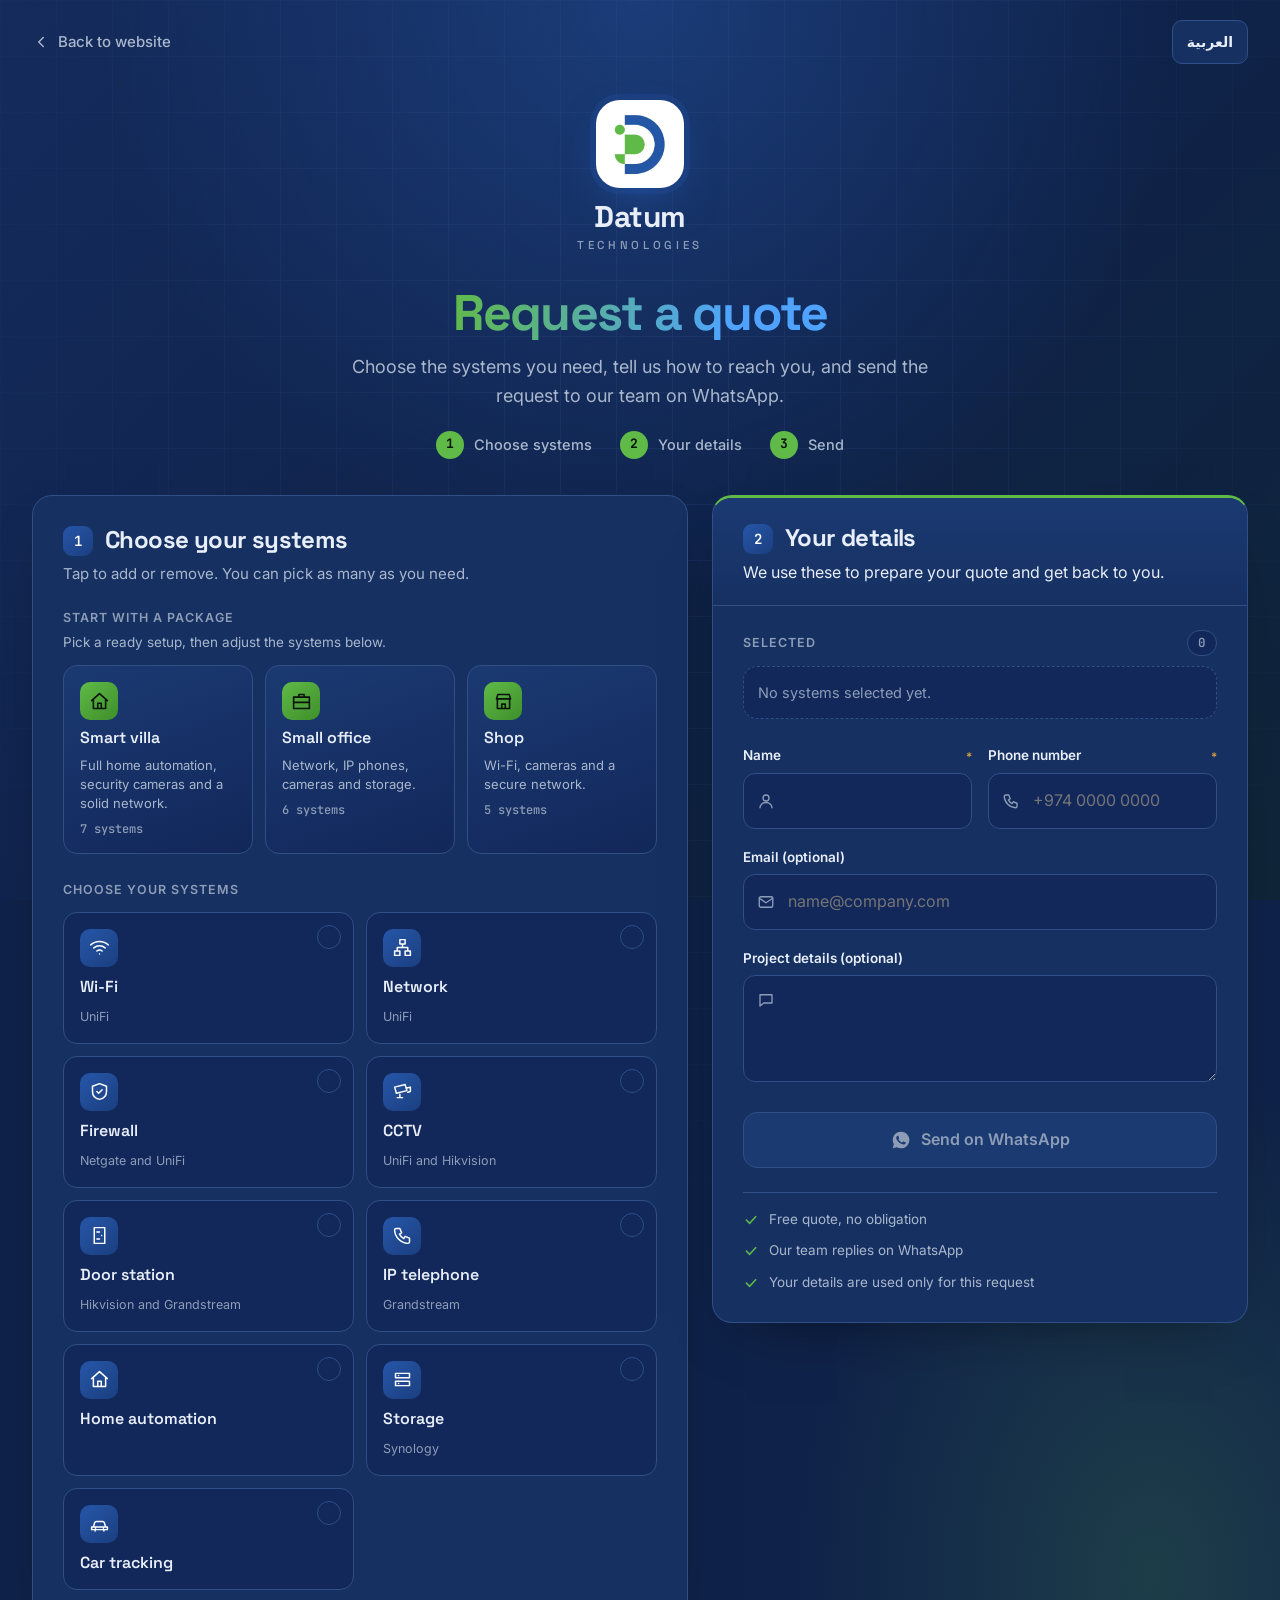
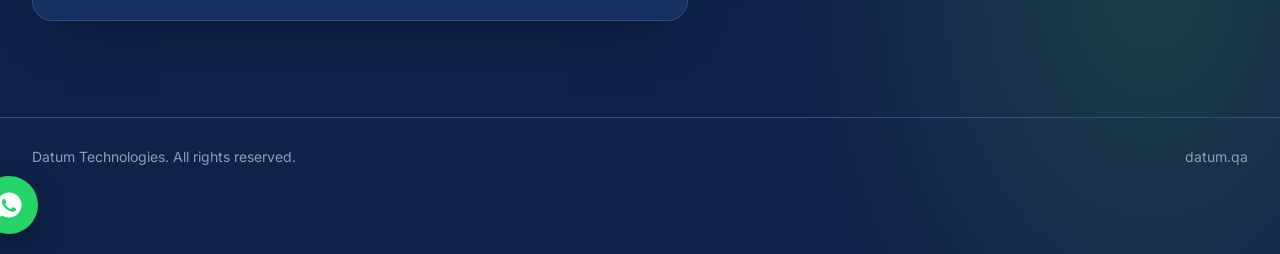
==== quote.html @ 35248b33 "Remove about-place questions and apartment package; package toggle restores selection; calm navy alw" ====
<!doctype html>
<html lang="en" dir="ltr" data-theme="dark">
<head>
<meta charset="utf-8">
<meta name="viewport" content="width=device-width, initial-scale=1">
<title>Request a quote | Datum Technologies</title>
<link rel="icon" href="assets/logo.png">
<link rel="preconnect" href="https://fonts.googleapis.com">
<link rel="preconnect" href="https://fonts.gstatic.com" crossorigin>
<link rel="stylesheet" href="https://fonts.googleapis.com/css2?family=IBM+Plex+Sans+Arabic:wght@400;500;600;700&family=Inter:wght@400;500;600&family=JetBrains+Mono:wght@400;500&family=Space+Grotesk:wght@500;600;700&display=swap">
<link rel="stylesheet" href="assets/style.css">
<style>
body{min-height:100vh}
.qp{position:relative;overflow:hidden}
.qp::before{content:"";position:absolute;inset:0;background:radial-gradient(60% 45% at 50% 0%,var(--glow2),transparent 70%),radial-gradient(40% 40% at 90% 85%,var(--glow),transparent 70%);pointer-events:none}
.qp::after{content:"";position:absolute;inset:0;background-image:linear-gradient(var(--line) 1px,transparent 1px),linear-gradient(90deg,var(--line) 1px,transparent 1px);background-size:56px 56px;opacity:.3;-webkit-mask-image:radial-gradient(70% 55% at 50% 15%,#000,transparent);mask-image:radial-gradient(70% 55% at 50% 15%,#000,transparent);pointer-events:none}
.qp>*{position:relative;z-index:1}
.top{display:flex;align-items:center;justify-content:space-between;gap:12px;padding-top:20px}
.top a.back{color:var(--ink2);font-weight:500;font-size:15px;display:inline-flex;align-items:center;gap:8px;min-height:44px}
.top a.back:hover{color:var(--ink);text-decoration:none}
.top a.back svg{width:18px;height:18px;stroke:currentColor;fill:none;stroke-width:2;stroke-linecap:round;stroke-linejoin:round}
html[dir=rtl] .top a.back svg{transform:scaleX(-1)}
.logo{display:flex;flex-direction:column;align-items:center;gap:14px;padding:36px 0 8px;text-align:center}
.logo .mk{width:88px;height:88px;border-radius:24px;background:#fff;display:grid;place-items:center;box-shadow:0 20px 50px -18px var(--blue),0 0 0 6px color-mix(in srgb,var(--blue) 25%,transparent)}
.logo .mk img{width:54px;height:auto;display:block}
.logo .nm{font-family:'Space Grotesk',sans-serif;font-weight:700;font-size:30px;letter-spacing:-.02em;line-height:1}
.logo .nm small{display:block;font-size:11.5px;letter-spacing:.32em;text-transform:uppercase;color:var(--ink3);margin-top:8px;font-weight:500}
.ttl{display:flex;flex-direction:column;align-items:center;gap:14px;text-align:center;padding:28px 0 36px}
.ttl h1{font-size:50px}
html[lang=ar] .ttl h1{font-size:44px}
.ttl p{margin:0;color:var(--ink2);font-size:18px;max-width:600px}
.stp{display:flex;flex-wrap:wrap;justify-content:center;gap:10px 28px;margin-top:6px}
.stp span{display:inline-flex;align-items:center;gap:10px;font-size:14.5px;color:var(--ink2);font-weight:500}
.stp b{width:28px;height:28px;border-radius:50%;display:grid;place-items:center;background:var(--green);color:var(--on-green);font-family:'JetBrains Mono',monospace;font-size:13px}
.lay{display:flex;flex-wrap:wrap;gap:24px;align-items:flex-start;padding-bottom:96px}
.lay>.l{flex:1 1 520px;min-width:0}
.lay>.r{flex:1 1 400px;min-width:0;position:sticky;top:24px}
.box{background:var(--surface);border:1px solid var(--line);border-radius:20px;padding:30px}
.box h2{font-size:24px;margin-bottom:6px}
.box>p{margin:0 0 22px;color:var(--ink2);font-size:15px}
.pick{display:grid;grid-template-columns:repeat(auto-fill,minmax(200px,1fr));gap:12px}
.opt{position:relative;text-align:start;font:inherit;color:var(--ink);background:var(--bg2);border:1.5px solid var(--line);border-radius:14px;padding:16px;min-height:96px;cursor:pointer;display:flex;flex-direction:column;gap:10px;transition:border-color .2s,transform .2s,background .2s}
.opt:hover{border-color:var(--green);transform:translateY(-2px)}
.opt .ic{width:38px;height:38px;border-radius:10px;background:linear-gradient(140deg,var(--blue),#1B3F80);display:grid;place-items:center}
.opt .ic svg{width:21px;height:21px;stroke:#fff;fill:none;stroke-width:1.7;stroke-linecap:round;stroke-linejoin:round}
.opt b{font-family:'Space Grotesk',sans-serif;font-size:16px;font-weight:600;line-height:1.25}
html[lang=ar] .opt b{font-family:'IBM Plex Sans Arabic',sans-serif}
.opt small{font-size:12.5px;color:var(--ink3)}
.opt .ck{position:absolute;top:12px;inset-inline-end:12px;width:24px;height:24px;border-radius:50%;border:1.5px solid var(--line);display:grid;place-items:center;transition:all .2s}
.opt .ck svg{width:14px;height:14px;stroke:var(--on-green);fill:none;stroke-width:3;stroke-linecap:round;stroke-linejoin:round;opacity:0}
.opt[aria-pressed=true]{border-color:var(--green);background:color-mix(in srgb,var(--green) 12%,var(--bg2))}
.opt[aria-pressed=true] .ck{background:var(--green);border-color:var(--green)}
.opt[aria-pressed=true] .ck svg{opacity:1}
.sel{display:flex;flex-wrap:wrap;gap:8px;margin:0 0 20px;min-height:36px}
.sel .tag{display:inline-flex;align-items:center;gap:6px;background:color-mix(in srgb,var(--green) 14%,var(--bg2));border:1px solid var(--green);color:var(--ink);border-radius:999px;font:inherit;font-size:14px;font-weight:500;padding:6px 8px 6px 14px;min-height:36px;cursor:pointer}
html[dir=rtl] .sel .tag{padding:6px 14px 6px 8px}
.sel .tag i{font-style:normal;width:20px;height:20px;border-radius:50%;display:grid;place-items:center;background:var(--bg);color:var(--ink2);font-size:14px;line-height:1}
.sel .none{margin:0;color:var(--ink3);font-size:14.5px;align-self:center}
.form{display:flex;flex-direction:column;gap:16px;background:transparent;border:0;padding:0}
.hint{display:none;margin:0;font-size:14px;color:#E0A83A}
.hint.on{display:block}
.fine{font-size:13.5px;color:var(--ink3);margin:0}

.box{box-shadow:0 24px 60px -34px rgba(0,0,0,.55)}
.box h2{display:flex;align-items:center;gap:12px}
.box h2 .sn{width:30px;height:30px;flex:none;border-radius:9px;display:grid;place-items:center;background:linear-gradient(140deg,var(--blue),#1B3F80);color:#fff;font:600 14px 'JetBrains Mono',monospace}
.r .box{padding:0;overflow:hidden;border-top:3px solid var(--green)}
.r .hd{padding:26px 30px 20px;border-bottom:1px solid var(--line);background:linear-gradient(180deg,var(--surface2),var(--surface))}
.r .hd p{margin:0}
.r .bd{padding:24px 30px 28px}
.sumh{display:flex;align-items:center;justify-content:space-between;gap:10px;margin:0 0 10px;font-size:12.5px;font-weight:600;letter-spacing:.08em;text-transform:uppercase;color:var(--ink3)}
html[lang=ar] .sumh{letter-spacing:0;text-transform:none;font-size:14px}
.cnt{font-family:'JetBrains Mono',monospace;letter-spacing:0;text-transform:none;font-size:12.5px;color:var(--on-green);background:var(--green);border-radius:999px;padding:2px 10px;min-width:26px;text-align:center}
.cnt.z{background:var(--bg2);color:var(--ink3);border:1px solid var(--line)}
.sel{padding:14px;border:1px dashed var(--line);border-radius:14px;background:var(--bg2);margin:0 0 26px}
.form{gap:18px}
.row2{display:grid;grid-template-columns:repeat(auto-fit,minmax(210px,1fr));gap:16px}
.fld label{display:flex;align-items:center;justify-content:space-between;font-size:13.5px;font-weight:600;color:var(--ink)}
.fld label em{font-style:normal;font-weight:500;font-size:12px;color:var(--ink3)}
.fld label em.rq{color:#E0A83A}
.inp{position:relative}
.inp>svg{position:absolute;inset-inline-start:14px;top:50%;transform:translateY(-50%);width:18px;height:18px;stroke:var(--ink3);fill:none;stroke-width:1.8;stroke-linecap:round;stroke-linejoin:round;pointer-events:none;transition:stroke .2s}
.inp.ta>svg{top:16px;transform:none}
.inp:focus-within>svg{stroke:var(--green)}
.fld .inp input,.fld .inp textarea{padding:14px 14px 14px 44px;background:var(--bg2);border:1.5px solid var(--line);border-radius:12px;min-height:50px;transition:border-color .2s,box-shadow .2s,background .2s;outline:0}
html[dir=rtl] .fld .inp input,html[dir=rtl] .fld .inp textarea{padding:14px 44px 14px 14px}
.fld .inp input:hover,.fld .inp textarea:hover{border-color:color-mix(in srgb,var(--green) 55%,var(--line))}
.fld .inp input:focus,.fld .inp textarea:focus{border-color:var(--green);background:var(--bg);box-shadow:0 0 0 4px color-mix(in srgb,var(--green) 22%,transparent)}
.fld textarea{resize:vertical;min-height:96px}
.send{gap:10px;min-height:56px;font-size:16px;border-radius:14px;margin-top:4px;transition:transform .2s,box-shadow .2s}
.send svg{width:20px;height:20px;fill:currentColor;flex:none}
.send.ready:hover{transform:translateY(-2px)}
.send[aria-disabled=true]{cursor:not-allowed}
.trust{display:grid;gap:10px;margin:6px 0 0;padding:16px 0 0;border-top:1px solid var(--line);list-style:none}
.trust li{display:flex;align-items:center;gap:10px;font-size:13.5px;color:var(--ink2)}
.trust svg{width:16px;height:16px;flex:none;stroke:var(--green);fill:none;stroke-width:2.4;stroke-linecap:round;stroke-linejoin:round}
.fine{display:none}
@media (max-width:720px){.pkgs{grid-template-columns:1fr}.pick{grid-template-columns:1fr 1fr;gap:10px}.opt{padding:14px;min-height:0}.row2{grid-template-columns:1fr}.r .hd,.r .bd{padding-inline:20px}}

.sub{margin:26px 0 12px;font-size:12.5px;font-weight:600;letter-spacing:.08em;text-transform:uppercase;color:var(--ink3)}
.sub:first-of-type{margin-top:0}
.sub small{display:block;margin-top:4px;font-size:13.5px;font-weight:400;letter-spacing:0;text-transform:none;color:var(--ink2)}
html[lang=ar] .sub{letter-spacing:0;text-transform:none;font-size:14px}
.pkgs{display:grid;grid-template-columns:repeat(auto-fit,minmax(180px,1fr));gap:12px;margin-bottom:6px}
.pkg{position:relative;text-align:start;font:inherit;color:var(--ink);background:linear-gradient(160deg,var(--surface2),var(--bg2));border:1.5px solid var(--line);border-radius:14px;padding:16px;cursor:pointer;display:flex;flex-direction:column;gap:8px;transition:border-color .2s,transform .2s,box-shadow .2s}
.pkg:hover{border-color:var(--green);transform:translateY(-2px)}
.pkg .ic{width:38px;height:38px;border-radius:10px;background:linear-gradient(140deg,var(--green),#3E8F2A);display:grid;place-items:center}
.pkg .ic svg{width:21px;height:21px;stroke:#08130A;fill:none;stroke-width:1.8;stroke-linecap:round;stroke-linejoin:round}
.pkg b{font-family:'Space Grotesk',sans-serif;font-size:16px;font-weight:600;line-height:1.25}
html[lang=ar] .pkg b{font-family:'IBM Plex Sans Arabic',sans-serif}
.pkg span.d{font-size:13px;color:var(--ink2);line-height:1.45}
.pkg span.n{font:500 12px 'JetBrains Mono',monospace;color:var(--ink3)}
html[lang=ar] .pkg span.n{font-family:inherit}
.pkg[aria-pressed=true]{border-color:var(--green);box-shadow:0 0 0 3px color-mix(in srgb,var(--green) 22%,transparent)}
.pkg[aria-pressed=true]::after{content:"";position:absolute;top:14px;inset-inline-end:14px;width:22px;height:22px;border-radius:50%;background:var(--green) url("data:image/svg+xml,%3Csvg xmlns='http://www.w3.org/2000/svg' viewBox='0 0 16 16'%3E%3Cpath d='M3.5 8.5l3 3 6-7' fill='none' stroke='%2308130A' stroke-width='2.6' stroke-linecap='round' stroke-linejoin='round'/%3E%3C/svg%3E") center/13px no-repeat}
footer{margin-top:0}
@media (max-width:720px){.ttl h1{font-size:34px}html[lang=ar] .ttl h1{font-size:30px}.box{padding:20px}.lay>.r{position:static}.logo .mk{width:76px;height:76px}.logo .mk img{width:46px}.lay{padding-bottom:64px}}
</style>
</head>
<body>
<div id="app"></div>
<script>
(function () {
  var WA = '97431313064';
  var IDS = ['wifi', 'network', 'fw', 'cctv', 'door', 'phone', 'home', 'nas', 'car'];
  var ICONS = {
    wifi: 'M2 9a15 15 0 0 1 20 0 M5.5 12.5a10 10 0 0 1 13 0 M9 16a5 5 0 0 1 6 0 M12 19.5h.01',
    network: 'M9 3h6v5H9z M3 16h6v5H3z M15 16h6v5h-6z M12 8v4 M6 16v-4h12v4',
    fw: 'M12 3l8 3v6c0 4.5-3.2 8-8 9-4.8-1-8-4.5-8-9V6z M9 12l2 2 4-4',
    cctv: 'M3 7l12-3 2 7-12 3z M17 8l4-1v5l-3 .8 M9 15v4 M6 19h6',
    door: 'M6 3h12v18H6z M14.5 12h.01 M9 8h3 M9 16h3',
    phone: 'M5 4h4l2 5-2.5 1.5a11 11 0 0 0 5 5L15 13l5 2v4a2 2 0 0 1-2 2A16 16 0 0 1 3 6a2 2 0 0 1 2-2z',
    home: 'M3 11l9-8 9 8 M5 10v10h14V10 M10 20v-6h4v6',
    nas: 'M4 5h16v5H4z M4 14h16v5H4z M7.5 7.5h.01 M7.5 16.5h.01',
    car: 'M5 16l1.5-5a2 2 0 0 1 1.9-1.4h7.2a2 2 0 0 1 1.9 1.4L19 16 M3 16h18v3H3z M7 19v1.5 M17 19v1.5 M7.5 17.5h.01 M16.5 17.5h.01'
  };
  function svg(id) { return '<svg viewBox="0 0 24 24" aria-hidden="true"><path d="' + ICONS[id] + '"/></svg>'; }
  var CK = '<svg viewBox="0 0 16 16" aria-hidden="true"><path d="M3.5 8.5l3 3 6-7"/></svg>';

  var PK = {
    villa: { sys: ['home', 'wifi', 'network', 'fw', 'cctv', 'door', 'nas'], place: 'villa', icon: 'M3 11l9-8 9 8 M5 10v10h14V10 M10 20v-6h4v6' },
    office: { sys: ['wifi', 'network', 'fw', 'phone', 'cctv', 'nas'], place: 'office', icon: 'M3 7h18v13H3z M9 7V4h6v3 M3 13h18' },
    shop: { sys: ['wifi', 'network', 'fw', 'cctv', 'nas'], place: 'shop', icon: 'M4 9l1.5-5h13L20 9z M5 9v11h14V9 M10 20v-5h4v5' }
  };
  var PKORDER = ['villa', 'office', 'shop'];
  var PKT = {
    en: { villa: ['Smart villa', 'Full home automation, security cameras and a solid network.'], office: ['Small office', 'Network, IP phones, cameras and storage.'], shop: ['Shop', 'Wi-Fi, cameras and a secure network.'] },
    ar: { villa: ['فيلا ذكية', 'أتمتة منزلية كاملة وكاميرات مراقبة وشبكة قوية.'], office: ['مكتب صغير', 'شبكة وهواتف IP وكاميرات وتخزين.'], shop: ['محل', 'واي فاي وكاميرات وشبكة آمنة.'] }
  };
  var N = {
    en: { wifi: ['Wi-Fi', 'UniFi'], network: ['Network', 'UniFi'], fw: ['Firewall', 'Netgate and UniFi'], cctv: ['CCTV', 'UniFi and Hikvision'], door: ['Door station', 'Hikvision and Grandstream'], phone: ['IP telephone', 'Grandstream'], home: ['Home automation', ''], nas: ['Storage', 'Synology'], car: ['Car tracking', ''] },
    ar: { wifi: ['الواي فاي', 'UniFi'], network: ['الشبكات', 'UniFi'], fw: ['الجدار الناري', 'Netgate وUniFi'], cctv: ['كاميرات المراقبة', 'UniFi وHikvision'], door: ['محطة الباب', 'Hikvision وGrandstream'], phone: ['الهاتف عبر IP', 'Grandstream'], home: ['أتمتة المنازل', ''], nas: ['التخزين', 'Synology'], car: ['تتبع السيارات', ''] }
  };
  var T = {
    en: {
      dir: 'ltr', other: 'العربية', back: 'Back to website', theme: 'Switch between dark and light mode',
      h1: 'Request a quote', lead: 'Choose the systems you need, tell us how to reach you, and send the request to our team on WhatsApp.',
      s1: 'Choose systems', s2: 'Your details', s3: 'Send',
      pickH: 'Choose your systems', pickP: 'Tap to add or remove. You can pick as many as you need.',
      detH: 'Your details', detP: 'We use these to prepare your quote and get back to you.',
      sel: 'Selected', none: 'No systems selected yet.', rm: 'Remove',
      lblName: 'Name', lblPhone: 'Phone number', lblEmail: 'Email (optional)', lblNote: 'Project details (optional)',
      send: 'Send on WhatsApp', missing: 'To send, choose at least one system and enter your name and phone number.',
      pkgH: 'Start with a package', pkgP: 'Pick a ready setup, then adjust the systems below.', pkgN: 'systems',
      t1: 'Free quote, no obligation', t2: 'Our team replies on WhatsApp', t3: 'Your details are used only for this request',
      fine: 'WhatsApp opens with your request filled in. Press send there to deliver it to us.',
      rights: 'Datum Technologies. All rights reserved.', waLabel: 'Chat on WhatsApp',
      wHello: 'Hello Datum, I would like a quote.', wName: 'Name', wPhone: 'Phone', wEmail: 'Email', wSystems: 'Systems', wDetails: 'Details', wFrom: 'Sent from the Datum website'
    },
    ar: {
      dir: 'rtl', other: 'English', back: 'العودة إلى الموقع', theme: 'التبديل بين الوضع الداكن والفاتح',
      h1: 'اطلب عرض سعر', lead: 'اختر الأنظمة التي تحتاجها، واكتب بيانات التواصل، ثم أرسل الطلب إلى فريقنا عبر واتساب.',
      s1: 'اختر الأنظمة', s2: 'بياناتك', s3: 'إرسال',
      pickH: 'اختر أنظمتك', pickP: 'اضغط للإضافة أو الإزالة. يمكنك اختيار ما تحتاجه.',
      detH: 'بياناتك', detP: 'نستخدمها لتجهيز عرض السعر والرد عليك.',
      sel: 'المختار', none: 'لم تختر أي نظام بعد.', rm: 'إزالة',
      lblName: 'الاسم', lblPhone: 'رقم الهاتف', lblEmail: 'البريد الإلكتروني (اختياري)', lblNote: 'تفاصيل المشروع (اختياري)',
      send: 'إرسال عبر واتساب', missing: 'للإرسال، اختر نظامًا واحدًا على الأقل واكتب اسمك ورقم هاتفك.',
      pkgH: 'ابدأ بباقة جاهزة', pkgP: 'اختر تجهيزًا جاهزًا ثم عدّل الأنظمة بالأسفل.', pkgN: 'أنظمة',
      t1: 'عرض سعر مجاني بدون التزام', t2: 'فريقنا يرد عليك على واتساب', t3: 'بياناتك تُستخدم لهذا الطلب فقط',
      fine: 'سيفتح واتساب وفيه طلبك مكتوبًا. اضغط إرسال هناك ليصلنا.',
      rights: 'داتوم تكنولوجيز. جميع الحقوق محفوظة.', waLabel: 'تواصل عبر واتساب',
      wHello: 'مرحبًا داتوم، أرغب في الحصول على عرض سعر.', wName: 'الاسم', wPhone: 'الهاتف', wEmail: 'البريد الإلكتروني', wSystems: 'الأنظمة المطلوبة', wDetails: 'التفاصيل', wFrom: 'أُرسل من موقع داتوم'
    }
  };

  function get(k) { try { return localStorage.getItem(k); } catch (e) { return null; } }
  function put(k, v) { try { localStorage.setItem(k, v); } catch (e) {} }
  function esc(s) { return String(s).replace(/&/g, '&amp;').replace(/</g, '&lt;').replace(/>/g, '&gt;').replace(/"/g, '&quot;'); }

  var NEEDS = {
    home: ['nas', 'fw', 'wifi', 'network'],
    wifi: ['network', 'fw'],
    cctv: ['fw', 'nas', 'wifi', 'network']
  };
  function withNeeds(id) {
    (NEEDS[id] || []).concat([id]).forEach(function (x) { if (sel.indexOf(x) < 0) sel.push(x); });
  }
  var sel = [];
  var prevSel = [];
  try { var a = JSON.parse(get('datum-quote') || '[]'); if (Array.isArray(a)) sel = a.filter(function (x) { return IDS.indexOf(x) >= 0; }); } catch (e) {}
  var q = new URLSearchParams(location.search);
  var add = q.get('add');
  if (add && IDS.indexOf(add) >= 0) withNeeds(add);
  if (q.toString()) history.replaceState(null, '', 'quote.html');
  function save() { put('datum-quote', JSON.stringify(sel)); }
  save();

  var lang = q.get('lang') === 'ar' || q.get('lang') === 'en' ? q.get('lang') : (get('datum-lang') === 'ar' ? 'ar' : 'en');
  var theme = get('datum-theme');
  theme = 'dark';
  var f = { name: '', phone: '', email: '', note: '' };
  var app = document.getElementById('app');

  var WAI = '<svg viewBox="0 0 24 24"><path d="M12 2a10 10 0 0 0-8.6 15L2 22l5.1-1.3A10 10 0 1 0 12 2zm5.2 14.1c-.2.6-1.3 1.2-1.8 1.2-.5.1-1 .2-3.3-.7-2.8-1.2-4.6-4-4.7-4.2-.1-.2-1.1-1.5-1.1-2.8s.7-2 .9-2.3c.2-.3.5-.3.7-.3h.5c.2 0 .4 0 .6.5l.8 2c.1.2.1.4 0 .5l-.3.5-.4.4c-.1.2-.3.3-.1.6.2.3.8 1.3 1.7 2.1 1.2 1 2.1 1.3 2.4 1.5.3.1.5.1.6-.1l.9-1.1c.2-.3.4-.2.6-.1l1.9.9c.3.1.5.2.5.3.1.2.1.8-.1 1.4z"/></svg>';
  function render() {
    var L = T[lang];
    document.documentElement.lang = lang;
    document.documentElement.dir = L.dir;
    document.documentElement.setAttribute('data-theme', theme);
    var pkgs = PKORDER.map(function (k) {
      var t = PKT[lang][k];
      return '<button type="button" class="pkg" data-pk="' + k + '" aria-pressed="false"><span class="ic"><svg viewBox="0 0 24 24" aria-hidden="true"><path d="' + PK[k].icon + '"/></svg></span><b>' + esc(t[0]) + '</b><span class="d">' + esc(t[1]) + '</span><span class="n">' + PK[k].sys.length + ' ' + esc(L.pkgN) + '</span></button>';
    }).join('');
    var opts = IDS.map(function (id) {
      var n = N[lang][id];
      return '<button type="button" class="opt" data-id="' + id + '" aria-pressed="false"><span class="ck">' + CK + '</span><span class="ic">' + svg(id) + '</span><b>' + esc(n[0]) + '</b>' + (n[1] ? '<small dir="ltr" style="text-align:start">' + esc(n[1]) + '</small>' : '') + '</button>';
    }).join('');
    app.innerHTML =
      '<div class="qp"><div class="wrap">' +
      '<div class="top"><a class="back" href="index.html"><svg viewBox="0 0 24 24"><path d="M15 6l-6 6 6 6"/></svg>' + esc(L.back) + '</a>' +
      '<div class="tools"><button type="button" class="ib" id="langBtn">' + esc(L.other) + '</button>' +
      '<button type="button" class="ib" id="themeBtn" aria-label="' + esc(L.theme) + '"><svg class="ic-sun" viewBox="0 0 24 24"><circle cx="12" cy="12" r="4"/><path d="M12 2v2M12 20v2M4.9 4.9l1.4 1.4M17.7 17.7l1.4 1.4M2 12h2M20 12h2M4.9 19.1l1.4-1.4M17.7 6.3l1.4-1.4"/></svg><svg class="ic-moon" viewBox="0 0 24 24"><path d="M21 13A9 9 0 1 1 11 3a7 7 0 0 0 10 10z"/></svg></button></div></div>' +
      '<a href="index.html" class="logo" dir="ltr" style="text-decoration:none;color:var(--ink)"><span class="mk"><img src="assets/logo.png" alt="Datum"></span><span class="nm">Datum<small>Technologies</small></span></a>' +
      '<div class="ttl"><h1><span class="grad">' + esc(L.h1) + '</span></h1><p>' + esc(L.lead) + '</p>' +
      '<div class="stp"><span><b>1</b>' + esc(L.s1) + '</span><span><b>2</b>' + esc(L.s2) + '</span><span><b>3</b>' + esc(L.s3) + '</span></div></div>' +
      '<div class="lay"><div class="l"><div class="box"><h2><span class="sn">1</span>' + esc(L.pickH) + '</h2><p>' + esc(L.pickP) + '</p>' +
      '<div class="sub">' + esc(L.pkgH) + '<small>' + esc(L.pkgP) + '</small></div><div class="pkgs">' + pkgs + '</div>' +
      '<div class="sub">' + esc(L.pickH) + '</div><div class="pick">' + opts + '</div>' +
      '</div></div>' +
      '<div class="r"><div class="box"><div class="hd"><h2><span class="sn">2</span>' + esc(L.detH) + '</h2><p>' + esc(L.detP) + '</p></div><div class="bd">' +
      '<div class="sumh"><span>' + esc(L.sel) + '</span><span class="cnt z" id="cnt">0</span></div>' +
      '<div class="sel" id="sel" aria-live="polite"></div>' +
      '<div class="form">' +
      '<div class="row2"><div class="fld"><label for="q-name">' + esc(L.lblName) + '<em class="rq">*</em></label><div class="inp"><svg viewBox="0 0 24 24"><circle cx="12" cy="8" r="4"/><path d="M4 21c0-4 3.6-7 8-7s8 3 8 7"/></svg><input id="q-name" type="text" autocomplete="name" required></div></div>' +
      '<div class="fld"><label for="q-phone">' + esc(L.lblPhone) + '<em class="rq">*</em></label><div class="inp"><svg viewBox="0 0 24 24"><path d="M5 4h4l2 5-2.5 1.5a11 11 0 0 0 5 5L15 13l5 2v4a2 2 0 0 1-2 2A16 16 0 0 1 3 6a2 2 0 0 1 2-2z"/></svg><input id="q-phone" type="tel" dir="ltr" autocomplete="tel" placeholder="+974 0000 0000" required></div></div></div>' +
      '<div class="fld"><label for="q-email">' + esc(L.lblEmail) + '</label><div class="inp"><svg viewBox="0 0 24 24"><rect x="3" y="5" width="18" height="14" rx="2"/><path d="M3 7l9 6 9-6"/></svg><input id="q-email" type="email" dir="ltr" autocomplete="email" placeholder="name@company.com"></div></div>' +
      '<div class="fld"><label for="q-note">' + esc(L.lblNote) + '</label><div class="inp ta"><svg viewBox="0 0 24 24"><path d="M4 5h16v11H9l-5 4z"/></svg><textarea id="q-note" rows="3"></textarea></div></div>' +
      '<a id="send" class="send" href="#" aria-disabled="true">' + WAI + esc(L.send) + '</a>' +
      '<p class="hint" id="missing">' + esc(L.missing) + '</p>' +
      '<ul class="trust"><li><svg viewBox="0 0 24 24"><path d="M5 12l5 5 9-10"/></svg>' + esc(L.t1) + '</li><li><svg viewBox="0 0 24 24"><path d="M5 12l5 5 9-10"/></svg>' + esc(L.t2) + '</li><li><svg viewBox="0 0 24 24"><path d="M5 12l5 5 9-10"/></svg>' + esc(L.t3) + '</li></ul></div></div></div></div></div></div>' +
      '<footer><div class="wrap"><span>' + esc(L.rights) + '</span><span><a href="index.html">datum.qa</a></span></div></footer>' +
      '<a class="wa" href="https://wa.me/' + WA + '" target="_blank" rel="noopener" aria-label="' + esc(L.waLabel) + '"><svg viewBox="0 0 24 24"><path d="M12 2a10 10 0 0 0-8.6 15L2 22l5.1-1.3A10 10 0 1 0 12 2zm5.2 14.1c-.2.6-1.3 1.2-1.8 1.2-.5.1-1 .2-3.3-.7-2.8-1.2-4.6-4-4.7-4.2-.1-.2-1.1-1.5-1.1-2.8s.7-2 .9-2.3c.2-.3.5-.3.7-.3h.5c.2 0 .4 0 .6.5l.8 2c.1.2.1.4 0 .5l-.3.5-.4.4c-.1.2-.3.3-.1.6.2.3.8 1.3 1.7 2.1 1.2 1 2.1 1.3 2.4 1.5.3.1.5.1.6-.1l.9-1.1c.2-.3.4-.2.6-.1l1.9.9c.3.1.5.2.5.3.1.2.1.8-.1 1.4z"/></svg></a>';
    bind();
    update();
  }

  function toggle(id) {
    var i = sel.indexOf(id);
    if (i >= 0) sel.splice(i, 1); else withNeeds(id);
    save();
    update();
  }

  function update() {
    var L = T[lang];
    var ordered = IDS.filter(function (id) { return sel.indexOf(id) >= 0; });
    document.querySelectorAll('.opt').forEach(function (b) {
      b.setAttribute('aria-pressed', sel.indexOf(b.getAttribute('data-id')) >= 0 ? 'true' : 'false');
    });
    document.querySelectorAll('.pkg').forEach(function (b) {
      var s = PK[b.getAttribute('data-pk')].sys;
      b.setAttribute('aria-pressed', s.length === sel.length && s.every(function (x) { return sel.indexOf(x) >= 0; }) ? 'true' : 'false');
    });
    var cnt = document.getElementById('cnt'); cnt.textContent = ordered.length; cnt.className = 'cnt' + (ordered.length ? '' : ' z');
    var box = document.getElementById('sel');
    box.innerHTML = ordered.length === 0 ? '<p class="none">' + esc(L.none) + '</p>' : ordered.map(function (id) {
      return '<button type="button" class="tag" data-rm="' + id + '" aria-label="' + esc(L.rm + ' ' + N[lang][id][0]) + '">' + esc(N[lang][id][0]) + '<i>×</i></button>';
    }).join('');
    var phoneOk = f.phone.replace(/[^0-9]/g, '').length >= 6;
    var can = ordered.length > 0 && f.name.trim() !== '' && phoneOk;
    var send = document.getElementById('send');
    var miss = document.getElementById('missing');
    if (can) {
      var lines = [L.wHello, '', L.wName + ': ' + f.name.trim(), L.wPhone + ': ' + f.phone.trim()];
      if (f.email.trim()) lines.push(L.wEmail + ': ' + f.email.trim());
      lines.push(L.wSystems + ':');
      ordered.forEach(function (id) { lines.push('- ' + N[lang][id][0]); });
      if (f.note.trim()) lines.push(L.wDetails + ': ' + f.note.trim());
      lines.push('', L.wFrom);
      send.href = 'https://wa.me/' + WA + '?text=' + encodeURIComponent(lines.join('\n'));
      send.target = '_blank';
      send.rel = 'noopener';
      send.className = 'send ready';
      send.setAttribute('aria-disabled', 'false');
      miss.className = 'hint';
    } else {
      send.href = '#';
      send.removeAttribute('target');
      send.className = 'send';
      send.setAttribute('aria-disabled', 'true');
    }
  }

  function bind() {
    document.getElementById('langBtn').addEventListener('click', function () {
      lang = lang === 'en' ? 'ar' : 'en';
      put('datum-lang', lang);
      render();
    });
    document.getElementById('themeBtn').addEventListener('click', function () {
      theme = theme === 'dark' ? 'light' : 'dark';
      document.documentElement.setAttribute('data-theme', theme);
      put('datum-theme', theme);
    });
    document.querySelectorAll('.opt').forEach(function (b) {
      b.addEventListener('click', function () { toggle(b.getAttribute('data-id')); });
    });
    document.querySelectorAll('.pkg').forEach(function (b) {
      b.addEventListener('click', function () {
        var s = PK[b.getAttribute('data-pk')].sys;
        var active = s.length === sel.length && s.every(function (x) { return sel.indexOf(x) >= 0; });
        if (active) { sel = prevSel.slice(); } else { prevSel = sel.slice(); sel = s.slice(); }
        save();
        update();
      });
    });
    document.getElementById('sel').addEventListener('click', function (e) {
      var t = e.target.closest && e.target.closest('[data-rm]');
      if (t) toggle(t.getAttribute('data-rm'));
    });
    var map = { 'q-name': 'name', 'q-phone': 'phone', 'q-email': 'email', 'q-note': 'note' };
    Object.keys(map).forEach(function (id) {
      var el = document.getElementById(id);
      el.value = f[map[id]];
      el.addEventListener('input', function () { f[map[id]] = el.value; update(); });
    });
    document.getElementById('send').addEventListener('click', function (e) {
      if (this.getAttribute('aria-disabled') === 'true') {
        e.preventDefault();
        document.getElementById('missing').className = 'hint on';
        if (!f.name.trim()) document.getElementById('q-name').focus();
        else if (f.phone.replace(/[^0-9]/g, '').length < 6) document.getElementById('q-phone').focus();
      }
    });
  }
  render();
})();
</script>
</body>
</html>
---- assets/style.css ----
:root{--blue:#2656A8;--green:#60BA48;--on-green:#08130A;color-scheme:dark}
html[data-theme=dark]{--bg:#0F2249;--bg2:#12275A;--surface:#163062;--surface2:#1B3A72;--line:#2F4F86;--ink:#E8EEF8;--ink2:#A9B7CC;--ink3:#8D9DB6;--link:#7FB0FF;--accent:#60BA48;--glow:rgba(96,186,72,.18);--glow2:rgba(38,86,168,.45);color-scheme:dark}
html[data-theme=light]{--bg:#DDE7F6;--bg2:#CFDDF1;--surface:#FFFFFF;--surface2:#EBF1FA;--line:#B7C9E3;--ink:#0E1B33;--ink2:#41526C;--ink3:#566783;--link:#1F4C99;--accent:#2E7D1F;--glow:rgba(96,186,72,.26);--glow2:rgba(38,86,168,.34);color-scheme:light}
*{box-sizing:border-box}
html{scroll-behavior:smooth;scroll-padding-top:84px}
body{margin:0;background:var(--bg) linear-gradient(135deg,#142B5C 0%,#0F2249 55%,#0F2538 100%) fixed;color:var(--ink);font-family:Inter,system-ui,sans-serif;font-size:16px;line-height:1.6;transition:background .3s,color .3s}
html[lang=ar] body{font-family:'IBM Plex Sans Arabic',system-ui,sans-serif;font-size:17px;line-height:1.75}
a{color:var(--link);text-decoration:none}
a:hover{text-decoration:underline}
:focus-visible{outline:3px solid var(--green);outline-offset:2px}
.wrap{max-width:1280px;margin:0 auto;padding:0 32px}
.disp,h1,h2,h3{font-family:'Space Grotesk',sans-serif}
html[lang=ar] .disp,html[lang=ar] h1,html[lang=ar] h2,html[lang=ar] h3{font-family:'IBM Plex Sans Arabic',sans-serif}
.mono{font-family:'JetBrains Mono',monospace}
h1{margin:0;font-weight:700;font-size:68px;line-height:1.03;letter-spacing:-.035em;text-wrap:balance}
h2{margin:0;font-weight:700;font-size:42px;line-height:1.1;letter-spacing:-.025em;text-wrap:balance}
html[lang=ar] h1{font-size:58px;line-height:1.25;letter-spacing:0}
html[lang=ar] h2{line-height:1.3;letter-spacing:0}
.grad{background:linear-gradient(100deg,var(--green),#4FA3FF 75%);-webkit-background-clip:text;background-clip:text;color:transparent}
html[data-theme=light] .grad{background:linear-gradient(100deg,#2E7D1F,#2656A8 75%);-webkit-background-clip:text;background-clip:text}
.eyebrow{display:inline-flex;align-items:center;gap:10px;font-family:'JetBrains Mono',monospace;font-size:12.5px;letter-spacing:.1em;text-transform:uppercase;color:var(--accent);font-weight:500}
.eyebrow::before{content:"";width:28px;height:2px;background:var(--green)}
html[lang=ar] .eyebrow{font-family:inherit;font-size:15px;letter-spacing:0;text-transform:none;font-weight:600}
.lead{font-size:19px;color:var(--ink2);max-width:560px;margin:0}
/* header */
header{position:sticky;top:0;z-index:50;background:color-mix(in srgb,var(--bg) 82%,transparent);backdrop-filter:blur(14px);-webkit-backdrop-filter:blur(14px);border-bottom:1px solid var(--line)}
.bar{display:flex;align-items:center;justify-content:space-between;gap:16px;height:72px}
.brand{display:flex;align-items:center;gap:12px;color:var(--ink);text-decoration:none!important}
.brand .lg{width:42px;height:42px;border-radius:11px;background:#fff;display:grid;place-items:center;flex:none}
.brand .lg img{width:26px;height:auto;display:block}
.brand b{font-family:'Space Grotesk',sans-serif;font-size:22px;letter-spacing:-.02em;line-height:1}
.brand small{display:block;font-family:'Space Grotesk',sans-serif;font-size:10.5px;letter-spacing:.2em;text-transform:uppercase;color:var(--ink3);margin-top:3px}
nav{display:flex;align-items:center;gap:6px}
nav a.l{color:var(--ink2);font-weight:500;font-size:15px;padding:10px 14px;border-radius:8px}
nav a.l:hover{color:var(--ink);background:var(--surface);text-decoration:none}
.tools{display:flex;align-items:center;gap:8px}
.ib{font:inherit;font-size:14px;font-weight:600;color:var(--ink);background:var(--surface);border:1px solid var(--line);border-radius:10px;min-height:44px;min-width:44px;padding:0 14px;cursor:pointer;display:inline-flex;align-items:center;justify-content:center;gap:8px}
.ib:hover{border-color:var(--green)}
.ib svg{width:20px;height:20px;stroke:currentColor;fill:none;stroke-width:1.8;stroke-linecap:round;stroke-linejoin:round}
html[data-theme=dark] .ic-moon{display:none}
html[data-theme=light] .ic-sun{display:none}
.btn{display:inline-flex;align-items:center;justify-content:center;gap:8px;font:inherit;font-weight:600;font-size:16px;min-height:50px;padding:0 26px;border-radius:12px;border:1.5px solid var(--line);color:var(--ink);background:transparent;cursor:pointer;text-decoration:none!important;transition:transform .2s,border-color .2s,box-shadow .2s}
.btn:hover{transform:translateY(-2px);border-color:var(--green)}
.btn.fill{background:var(--green);border-color:var(--green);color:var(--on-green);box-shadow:0 8px 28px -8px rgba(96,186,72,.55)}
.btn.sm{min-height:44px;padding:0 18px;font-size:15px}
/* hero */
.hero{position:relative;overflow:hidden}
.hero::before{content:"";position:absolute;inset:0;background:radial-gradient(60% 55% at 78% 30%,var(--glow2),transparent 70%),radial-gradient(40% 40% at 10% 90%,var(--glow),transparent 70%);pointer-events:none}
.hero::after{content:"";position:absolute;inset:0;background-image:linear-gradient(var(--line) 1px,transparent 1px),linear-gradient(90deg,var(--line) 1px,transparent 1px);background-size:56px 56px;opacity:.35;-webkit-mask-image:radial-gradient(70% 70% at 60% 40%,#000,transparent);mask-image:radial-gradient(70% 70% at 60% 40%,#000,transparent);pointer-events:none}
.hero .wrap{position:relative;z-index:1;display:flex;flex-wrap:wrap;align-items:center;gap:48px;padding-top:88px;padding-bottom:88px}
.hero .wrap>div{flex:1 1 460px;min-width:0}
.stack{display:flex;flex-direction:column;gap:28px}
.row{display:flex;flex-wrap:wrap;gap:12px}
.topo{width:100%;height:auto;display:block;direction:ltr}
.topo .ln{stroke:var(--green);stroke-width:1.6;fill:none;stroke-dasharray:5 7;opacity:.75;animation:flow 1.6s linear infinite}
.topo .core{fill:var(--surface);stroke:var(--green);stroke-width:2}
.topo .nd{fill:var(--surface2);stroke:var(--line);stroke-width:1.5}
.topo .pulse{fill:none;stroke:var(--green);stroke-width:1.5;transform-origin:240px 200px;animation:pulse 3s ease-out infinite}
.topo text{font-family:'JetBrains Mono',monospace;font-size:11px;fill:var(--ink2);text-anchor:middle}
.topo .dot{fill:var(--green)}
@keyframes flow{to{stroke-dashoffset:-24}}
@keyframes pulse{0%{transform:scale(.6);opacity:.9}100%{transform:scale(2.1);opacity:0}}
/* facts strip */
.facts{border-top:1px solid var(--line);border-bottom:1px solid var(--line);background:var(--bg2)}
.facts .wrap{display:flex;flex-wrap:wrap}
.fact{flex:1 1 200px;padding:26px 24px;border-inline-start:1px solid var(--line);display:flex;flex-direction:column;gap:2px}
.fact:first-child{border-inline-start:0;padding-inline-start:0}
.fact b{font-family:'Space Grotesk',sans-serif;font-size:34px;line-height:1.1;letter-spacing:-.02em}
html[lang=ar] .fact b{font-family:'IBM Plex Sans Arabic',sans-serif}
.fact span{color:var(--ink2);font-size:14.5px}
/* sections */
.sec{padding:104px 0}
.sec.alt{background:var(--bg2);border-top:1px solid var(--line);border-bottom:1px solid var(--line)}
.head{display:flex;flex-direction:column;gap:16px;max-width:680px;margin-bottom:48px}
.head p{margin:0;color:var(--ink2);font-size:18px}
.cards{display:grid;grid-template-columns:repeat(auto-fill,minmax(270px,1fr));gap:18px}
.card{position:relative;background:var(--surface);border:1px solid var(--line);border-radius:16px;padding:26px;display:flex;flex-direction:column;gap:10px;transition:transform .25s,border-color .25s,box-shadow .25s}
.card:hover{transform:translateY(-4px);border-color:var(--green);box-shadow:0 18px 40px -22px var(--green)}
.card .ico{width:50px;height:50px;border-radius:13px;background:linear-gradient(140deg,var(--blue),#1B3F80);display:grid;place-items:center;margin-bottom:6px}
.card .ico svg{width:26px;height:26px;stroke:#fff;fill:none;stroke-width:1.7;stroke-linecap:round;stroke-linejoin:round}
.card h3{margin:0;font-size:21px;font-weight:600}
.card .d{color:var(--ink2);font-size:15px;flex:1}
.card .b{font-family:'JetBrains Mono',monospace;font-size:12px;color:var(--accent)}
html[lang=ar] .card .b{font-family:inherit;font-size:14px;font-weight:600}
.addbtn{margin-top:10px;align-self:flex-start;font:inherit;font-weight:600;font-size:14px;min-height:44px;padding:0 18px;border-radius:10px;cursor:pointer;background:transparent;color:var(--ink);border:1.5px solid var(--line);transition:all .2s}
.addbtn:hover{border-color:var(--green)}
.addbtn.on{background:var(--green);border-color:var(--green);color:var(--on-green)}
/* process */
.steps{display:grid;grid-template-columns:repeat(auto-fit,minmax(240px,1fr));gap:0;border:1px solid var(--line);border-radius:18px;overflow:hidden;background:var(--surface)}
.step{padding:32px 28px;display:flex;flex-direction:column;gap:12px;border-inline-end:1px solid var(--line)}
.step:last-child{border-inline-end:0}
.step .no{font-family:'JetBrains Mono',monospace;font-size:13px;color:var(--accent);letter-spacing:.08em}
.step h3{margin:0;font-size:22px;font-weight:600}
.step p{margin:0;color:var(--ink2);font-size:15px}
/* portfolio */
.gal{display:grid;grid-template-columns:repeat(auto-fill,minmax(300px,1fr));gap:18px}
.shot{position:relative;aspect-ratio:4/3;border-radius:16px;overflow:hidden;border:1px solid var(--line);background:linear-gradient(135deg,#142447,#0C1730);display:flex;align-items:flex-end}
.shot img{position:absolute;inset:0;width:100%;height:100%;object-fit:cover;transition:transform .5s}
.shot:hover img{transform:scale(1.05)}
.shot .art{position:absolute;inset:0;opacity:.55;background-image:linear-gradient(rgba(96,186,72,.25) 1px,transparent 1px),linear-gradient(90deg,rgba(96,186,72,.25) 1px,transparent 1px);background-size:32px 32px;-webkit-mask-image:radial-gradient(80% 80% at 70% 30%,#000,transparent);mask-image:radial-gradient(80% 80% at 70% 30%,#000,transparent)}
.shot .cap{position:relative;width:100%;padding:44px 20px 18px;background:linear-gradient(transparent,rgba(5,10,20,.9));color:#fff;display:flex;flex-direction:column;gap:2px}
.shot .cap b{font-family:'Space Grotesk',sans-serif;font-size:19px}
html[lang=ar] .shot .cap b{font-family:'IBM Plex Sans Arabic',sans-serif}
.shot .cap span{font-size:13.5px;color:#B7C5DA}
/* brands */
.brands{display:flex;flex-wrap:wrap;gap:14px}
.brand-pill{flex:1 1 220px;display:flex;align-items:center;justify-content:center;min-height:96px;border:1px solid var(--line);border-radius:16px;background:var(--surface);font-family:'Space Grotesk',sans-serif;font-weight:600;font-size:30px;letter-spacing:-.02em;color:var(--ink);transition:all .25s;text-decoration:none!important}
.brand-pill:hover{border-color:var(--green);transform:translateY(-3px)}
.tiles{display:grid;grid-template-columns:repeat(auto-fit,minmax(220px,1fr));gap:14px;margin-top:40px}
.tile{padding:20px;border:1px solid var(--line);border-radius:14px;background:var(--surface);display:flex;flex-direction:column;gap:6px}
.tile b{font-family:'Space Grotesk',sans-serif;font-size:17px;font-weight:600}
html[lang=ar] .tile b{font-family:'IBM Plex Sans Arabic',sans-serif}
.tile .br{font-size:13px;color:var(--accent);font-weight:600}
.tile span{font-size:14px;color:var(--ink3)}
/* testimonials */
.tm{display:grid;grid-template-columns:repeat(auto-fit,minmax(300px,1fr));gap:18px}
.tm figure{margin:0;background:var(--surface);border:1px solid var(--line);border-radius:16px;padding:28px;display:flex;flex-direction:column;gap:18px}
.tm blockquote{margin:0;font-size:17px;color:var(--ink)}
.tm figcaption{color:var(--ink2);font-size:14.5px}
.tm figcaption b{display:block;color:var(--ink);font-size:16px}
/* quote */
.quote{display:flex;flex-wrap:wrap;gap:48px}
.quote>div{min-width:0}
.q-list{display:flex;flex-direction:column;border-top:1px solid var(--line);margin-top:8px}
.q-item{display:flex;align-items:center;justify-content:space-between;gap:16px;padding:12px 0;border-bottom:1px solid var(--line)}
.q-item b{font-weight:600;font-size:18px}
.q-item button{font:inherit;font-size:14px;font-weight:600;color:var(--link);background:transparent;border:0;padding:10px 4px;min-height:44px;cursor:pointer}
.q-empty{margin:0;padding:18px 0;color:var(--ink3);border-bottom:1px solid var(--line)}
.form{background:var(--surface);border:1px solid var(--line);border-radius:18px;padding:32px;display:flex;flex-direction:column;gap:18px}
.fld{display:flex;flex-direction:column;gap:6px}
.fld label{font-weight:600;font-size:14px}
.fld input,.fld textarea{font:inherit;padding:13px 14px;border:1.5px solid var(--line);border-radius:10px;background:var(--bg);color:var(--ink);width:100%}
.fld input:focus,.fld textarea:focus{border-color:var(--green)}
html[dir=rtl] input[dir=ltr]{text-align:right}
.send{display:flex;align-items:center;justify-content:center;min-height:52px;font-weight:600;border-radius:12px;text-decoration:none!important;background:var(--surface2);color:var(--ink3);border:1px solid var(--line)}
.send.ready{background:var(--green);border-color:var(--green);color:var(--on-green);box-shadow:0 8px 28px -8px rgba(96,186,72,.55)}
.small{font-size:14px;color:var(--ink3)}
/* contact */
.contact{position:relative;overflow:hidden;border-radius:24px;padding:64px;display:flex;flex-wrap:wrap;gap:48px;background:linear-gradient(135deg,#17306A,#0B1A3A 60%,#0F2A33);color:#fff;border:1px solid #27407A}
.contact>div{flex:1 1 320px;min-width:0;display:flex;flex-direction:column;gap:24px;position:relative}
.contact h2{font-size:46px}
.contact p{margin:0;color:#C5D3E8;font-size:18px;max-width:460px}
.contact .lb{font-family:'JetBrains Mono',monospace;font-size:12px;letter-spacing:.1em;text-transform:uppercase;color:#8FD07A}
html[lang=ar] .contact .lb{font-family:inherit;font-size:14px;font-weight:600;letter-spacing:0;text-transform:none}
.contact .g{display:flex;flex-direction:column;gap:4px}
.contact .v{font-size:18px}
.contact a.l{color:#8FD07A}
footer{border-top:1px solid var(--line);color:var(--ink3);font-size:14px;margin-top:104px}
footer .wrap{display:flex;flex-wrap:wrap;justify-content:space-between;gap:12px 24px;padding-top:28px;padding-bottom:28px}
footer a{color:var(--ink3)}
.wa{position:fixed;inset-inline-end:20px;bottom:20px;z-index:40;width:58px;height:58px;border-radius:50%;background:#25D366;display:grid;place-items:center;box-shadow:0 10px 30px -6px rgba(0,0,0,.5);transition:transform .2s}
.wa:hover{transform:scale(1.08)}
.wa svg{width:30px;height:30px;fill:#fff}
.rv{opacity:0;transform:translateY(26px);transition:opacity .7s ease,transform .7s ease}
.rv.in{opacity:1;transform:none}
@media (prefers-reduced-motion:reduce){*{animation:none!important;transition:none!important}.rv{opacity:1;transform:none}html{scroll-behavior:auto}}
@media (max-width:900px){nav a.l{display:none}.sec{padding:72px 0}}
@media (max-width:720px){
.wrap{padding:0 16px}
h1{font-size:42px}html[lang=ar] h1{font-size:36px}
h2{font-size:32px}
.hero .wrap{padding-top:48px;padding-bottom:56px;gap:32px}
.contact{padding:32px 20px;gap:32px}.contact h2{font-size:34px}
.form{padding:20px}
.fact{flex:1 1 45%;border-inline-start:0;padding:18px 0}
.step{border-inline-end:0;border-bottom:1px solid var(--line)}.step:last-child{border-bottom:0}
.brand small{display:none}
.tools .btn{display:none}
}
.card h3 a{color:inherit;text-decoration:none}
.card h3 a::after{content:"";position:absolute;inset:0}
.card .more{font-size:14px;font-weight:600;color:var(--link);display:inline-flex;align-items:center;gap:6px;position:relative;z-index:1}
.card .more:hover{text-decoration:underline}
.card .addbtn{position:relative;z-index:1}
.card .acts{display:flex;flex-wrap:wrap;align-items:center;gap:6px 18px;margin-top:10px}
.card .acts .addbtn{margin-top:0}
.thumb{display:block;height:170px;border-radius:12px;overflow:hidden;margin-bottom:6px;border:1px solid var(--line)}
.thumb img{width:100%;height:100%;display:block;padding:0}
.shot{aspect-ratio:16/10;text-decoration:none!important}
.shot img{padding:0}

#themeBtn{display:none!important}
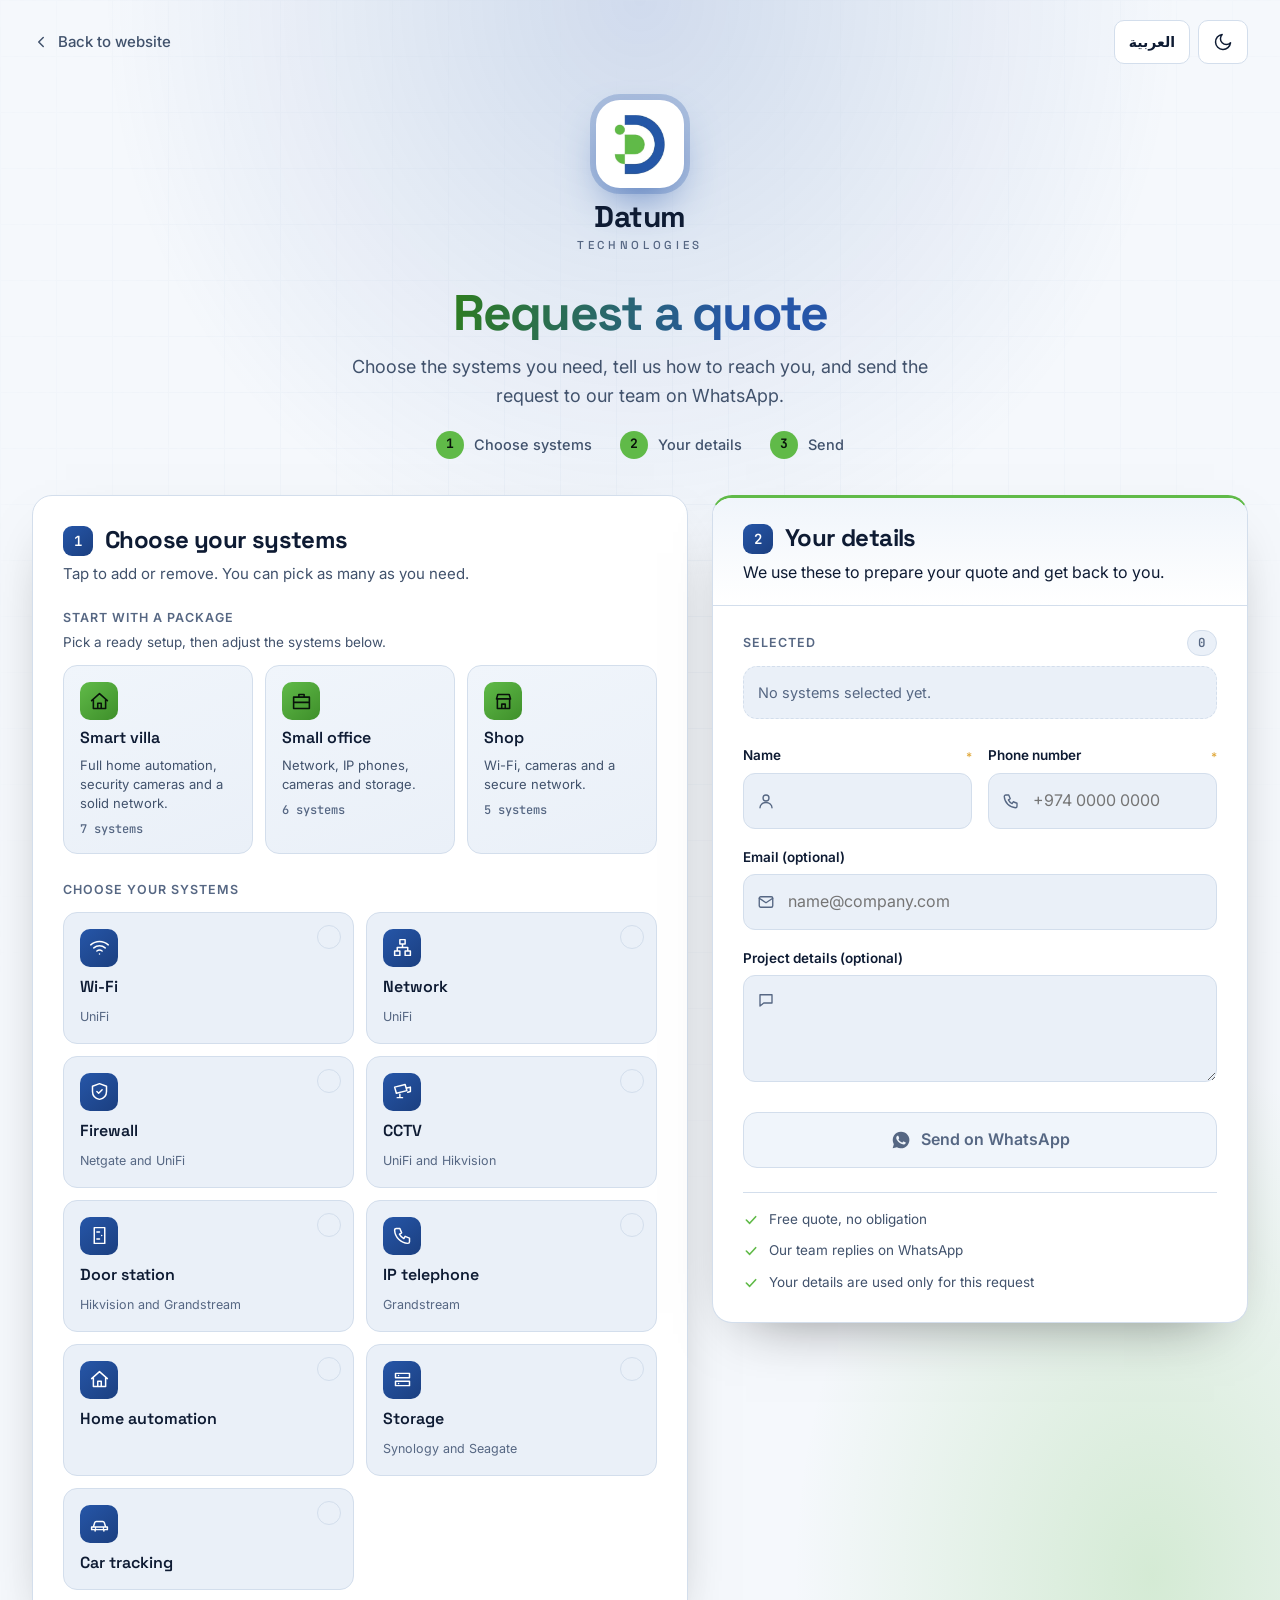
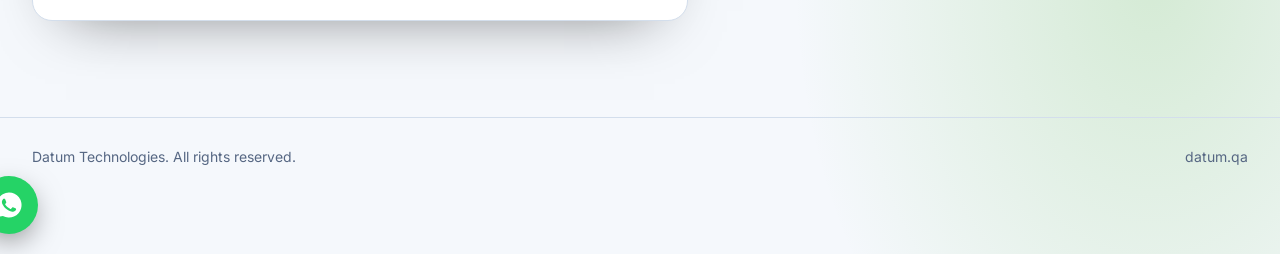
==== commit 8e1cb013: "Restore light theme and toggle; add About section, refine services, add Seagate Co-Authored-By: Clau" ====
--- a/quote.html
+++ b/quote.html
@@ -148,8 +148,8 @@
     ar: { villa: ['فيلا ذكية', 'أتمتة منزلية كاملة وكاميرات مراقبة وشبكة قوية.'], office: ['مكتب صغير', 'شبكة وهواتف IP وكاميرات وتخزين.'], shop: ['محل', 'واي فاي وكاميرات وشبكة آمنة.'] }
   };
   var N = {
-    en: { wifi: ['Wi-Fi', 'UniFi'], network: ['Network', 'UniFi'], fw: ['Firewall', 'Netgate and UniFi'], cctv: ['CCTV', 'UniFi and Hikvision'], door: ['Door station', 'Hikvision and Grandstream'], phone: ['IP telephone', 'Grandstream'], home: ['Home automation', ''], nas: ['Storage', 'Synology'], car: ['Car tracking', ''] },
-    ar: { wifi: ['الواي فاي', 'UniFi'], network: ['الشبكات', 'UniFi'], fw: ['الجدار الناري', 'Netgate وUniFi'], cctv: ['كاميرات المراقبة', 'UniFi وHikvision'], door: ['محطة الباب', 'Hikvision وGrandstream'], phone: ['الهاتف عبر IP', 'Grandstream'], home: ['أتمتة المنازل', ''], nas: ['التخزين', 'Synology'], car: ['تتبع السيارات', ''] }
+    en: { wifi: ['Wi-Fi', 'UniFi'], network: ['Network', 'UniFi'], fw: ['Firewall', 'Netgate and UniFi'], cctv: ['CCTV', 'UniFi and Hikvision'], door: ['Door station', 'Hikvision and Grandstream'], phone: ['IP telephone', 'Grandstream'], home: ['Home automation', ''], nas: ['Storage', 'Synology and Seagate'], car: ['Car tracking', ''] },
+    ar: { wifi: ['الواي فاي', 'UniFi'], network: ['الشبكات', 'UniFi'], fw: ['الجدار الناري', 'Netgate وUniFi'], cctv: ['كاميرات المراقبة', 'UniFi وHikvision'], door: ['محطة الباب', 'Hikvision وGrandstream'], phone: ['الهاتف عبر IP', 'Grandstream'], home: ['أتمتة المنازل', ''], nas: ['التخزين', 'Synology وSeagate'], car: ['تتبع السيارات', ''] }
   };
   var T = {
     en: {
@@ -208,7 +208,7 @@
 
   var lang = q.get('lang') === 'ar' || q.get('lang') === 'en' ? q.get('lang') : (get('datum-lang') === 'ar' ? 'ar' : 'en');
   var theme = get('datum-theme');
-  theme = 'dark';
+  if (theme !== 'light' && theme !== 'dark') theme = 'light';
   var f = { name: '', phone: '', email: '', note: '' };
   var app = document.getElementById('app');
 
--- a/assets/style.css
+++ b/assets/style.css
@@ -1,9 +1,9 @@
 :root{--blue:#2656A8;--green:#60BA48;--on-green:#08130A;color-scheme:dark}
 html[data-theme=dark]{--bg:#0F2249;--bg2:#12275A;--surface:#163062;--surface2:#1B3A72;--line:#2F4F86;--ink:#E8EEF8;--ink2:#A9B7CC;--ink3:#8D9DB6;--link:#7FB0FF;--accent:#60BA48;--glow:rgba(96,186,72,.18);--glow2:rgba(38,86,168,.45);color-scheme:dark}
-html[data-theme=light]{--bg:#DDE7F6;--bg2:#CFDDF1;--surface:#FFFFFF;--surface2:#EBF1FA;--line:#B7C9E3;--ink:#0E1B33;--ink2:#41526C;--ink3:#566783;--link:#1F4C99;--accent:#2E7D1F;--glow:rgba(96,186,72,.26);--glow2:rgba(38,86,168,.34);color-scheme:light}
+html[data-theme=light]{--bg:#F5F8FC;--bg2:#EAF0F8;--surface:#FFFFFF;--surface2:#F0F5FB;--line:#D3DEEC;--ink:#0E1B33;--ink2:#41526C;--ink3:#566783;--link:#1F4C99;--accent:#2E7D1F;--glow:rgba(96,186,72,.22);--glow2:rgba(38,86,168,.18);color-scheme:light}
 *{box-sizing:border-box}
 html{scroll-behavior:smooth;scroll-padding-top:84px}
-body{margin:0;background:var(--bg) linear-gradient(135deg,#142B5C 0%,#0F2249 55%,#0F2538 100%) fixed;color:var(--ink);font-family:Inter,system-ui,sans-serif;font-size:16px;line-height:1.6;transition:background .3s,color .3s}
+body{margin:0;background:var(--bg);color:var(--ink);font-family:Inter,system-ui,sans-serif;font-size:16px;line-height:1.6;transition:background .3s,color .3s}
 html[lang=ar] body{font-family:'IBM Plex Sans Arabic',system-ui,sans-serif;font-size:17px;line-height:1.75}
 a{color:var(--link);text-decoration:none}
 a:hover{text-decoration:underline}
@@ -179,4 +179,4 @@
 .shot{aspect-ratio:16/10;text-decoration:none!important}
 .shot img{padding:0}
 
-#themeBtn{display:none!important}
+html[data-theme=dark] body{background:var(--bg) linear-gradient(135deg,#142B5C 0%,#0F2249 55%,#0F2538 100%) fixed}
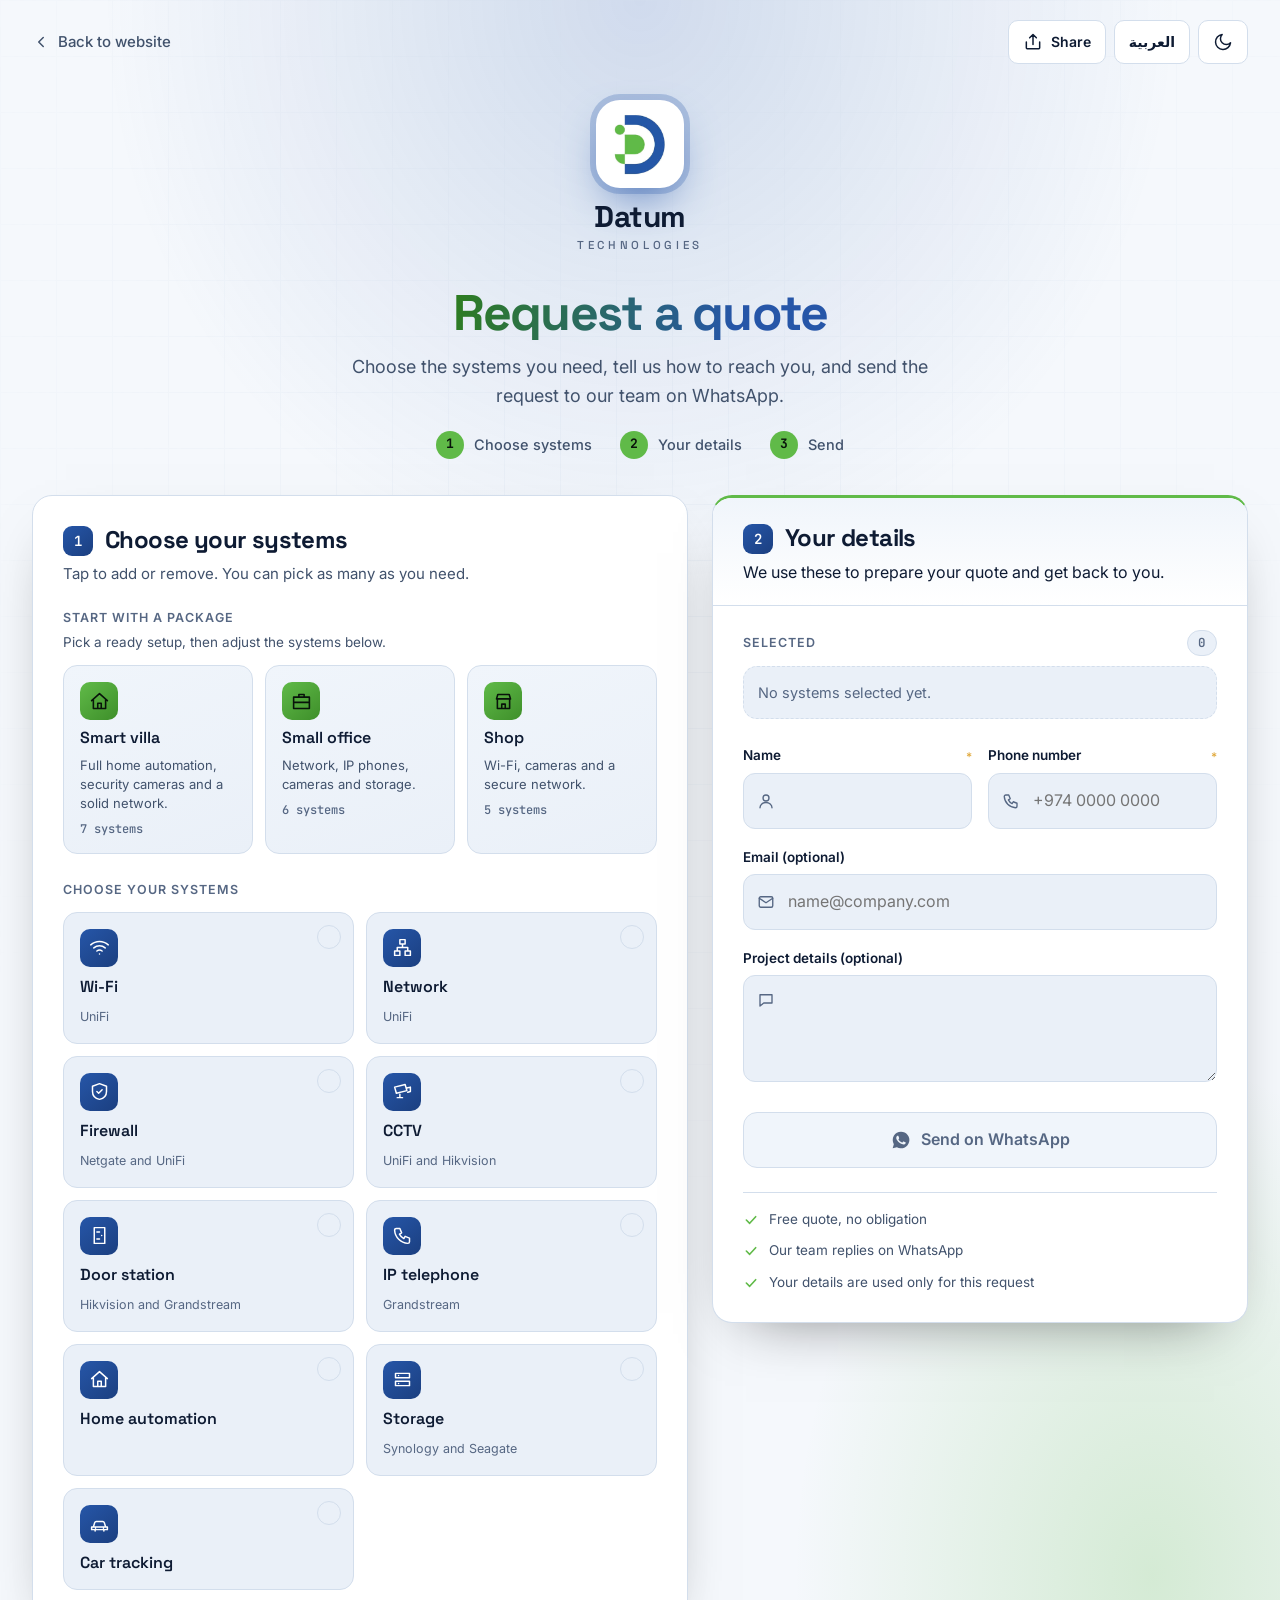
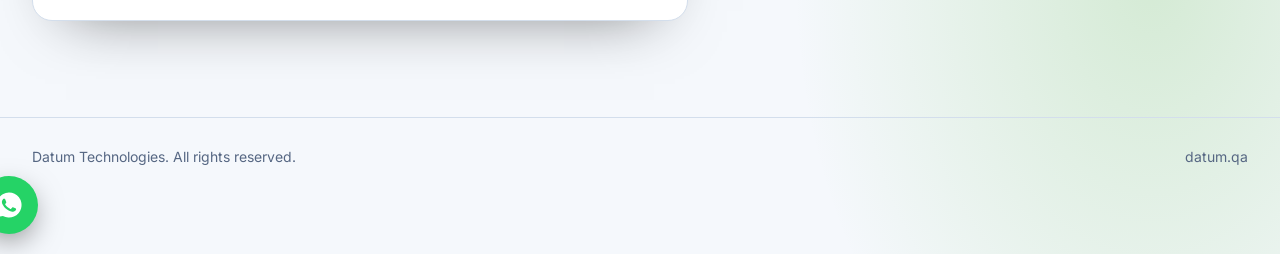
==== commit fe01f2a4: "Add How to start section, share buttons, welcome-back notice, link preview image and home-screen ico" ====
--- a/quote.html
+++ b/quote.html
@@ -5,6 +5,18 @@
 <meta name="viewport" content="width=device-width, initial-scale=1">
 <title>Request a quote | Datum Technologies</title>
 <link rel="icon" href="assets/logo.png">
+<link rel="apple-touch-icon" href="assets/apple-touch-icon.png">
+<link rel="manifest" href="manifest.webmanifest">
+<meta name="theme-color" content="#0F2249">
+<meta property="og:type" content="website">
+<meta property="og:site_name" content="Datum Technologies">
+<meta property="og:title" content="Request a quote | Datum Technologies">
+<meta property="og:description" content="Choose your systems or a ready package and send your quote request to Datum on WhatsApp.">
+<meta property="og:image" content="https://mohammad-mokhtar398.github.io/datum-website/assets/og.png">
+<meta property="og:image:width" content="1200">
+<meta property="og:image:height" content="630">
+<meta name="twitter:card" content="summary_large_image">
+<meta name="twitter:image" content="https://mohammad-mokhtar398.github.io/datum-website/assets/og.png">
 <link rel="preconnect" href="https://fonts.googleapis.com">
 <link rel="preconnect" href="https://fonts.gstatic.com" crossorigin>
 <link rel="stylesheet" href="https://fonts.googleapis.com/css2?family=IBM+Plex+Sans+Arabic:wght@400;500;600;700&family=Inter:wght@400;500;600&family=JetBrains+Mono:wght@400;500&family=Space+Grotesk:wght@500;600;700&display=swap">
@@ -114,6 +126,13 @@
 .pkg[aria-pressed=true]{border-color:var(--green);box-shadow:0 0 0 3px color-mix(in srgb,var(--green) 22%,transparent)}
 .pkg[aria-pressed=true]::after{content:"";position:absolute;top:14px;inset-inline-end:14px;width:22px;height:22px;border-radius:50%;background:var(--green) url("data:image/svg+xml,%3Csvg xmlns='http://www.w3.org/2000/svg' viewBox='0 0 16 16'%3E%3Cpath d='M3.5 8.5l3 3 6-7' fill='none' stroke='%2308130A' stroke-width='2.6' stroke-linecap='round' stroke-linejoin='round'/%3E%3C/svg%3E") center/13px no-repeat}
 footer{margin-top:0}
+.note{display:flex;align-items:center;justify-content:space-between;gap:12px;flex-wrap:wrap;margin:-8px 0 22px;padding:12px 16px;border:1px solid var(--green);border-radius:12px;background:color-mix(in srgb,var(--green) 12%,var(--surface));font-size:14.5px}
+.note .na{display:inline-flex;gap:8px;align-items:center}
+.chip-btn{font:inherit;font-size:13.5px;font-weight:600;color:var(--ink);background:var(--bg2);border:1px solid var(--line);border-radius:999px;padding:6px 14px;min-height:36px;cursor:pointer}
+.chip-btn:hover{border-color:var(--green)}
+.chip-btn.x{padding:0;width:36px;font-size:18px;line-height:1}
+.tools #shareBtn span{display:none}
+@media (min-width:560px){.tools #shareBtn span{display:inline}}
 @media (max-width:720px){.ttl h1{font-size:34px}html[lang=ar] .ttl h1{font-size:30px}.box{padding:20px}.lay>.r{position:static}.logo .mk{width:76px;height:76px}.logo .mk img{width:46px}.lay{padding-bottom:64px}}
 </style>
 </head>
@@ -165,7 +184,8 @@
       t1: 'Free quote, no obligation', t2: 'Our team replies on WhatsApp', t3: 'Your details are used only for this request',
       fine: 'WhatsApp opens with your request filled in. Press send there to deliver it to us.',
       rights: 'Datum Technologies. All rights reserved.', waLabel: 'Chat on WhatsApp',
-      wHello: 'Hello Datum, I would like a quote.', wName: 'Name', wPhone: 'Phone', wEmail: 'Email', wSystems: 'Systems', wDetails: 'Details', wFrom: 'Sent from the Datum website'
+      wHello: 'Hello Datum, I would like a quote.', wName: 'Name', wPhone: 'Phone', wEmail: 'Email', wSystems: 'Systems', wPackage: 'Package',
+      share: 'Share', shareText: 'My selection from Datum Technologies:', noteTxt: 'Welcome back. We kept your selection.', noteReset: 'Start over', noteClose: 'Dismiss', wDetails: 'Details', wFrom: 'Sent from the Datum website'
     },
     ar: {
       dir: 'rtl', other: 'English', back: 'العودة إلى الموقع', theme: 'التبديل بين الوضع الداكن والفاتح',
@@ -180,7 +200,8 @@
       t1: 'عرض سعر مجاني بدون التزام', t2: 'فريقنا يرد عليك على واتساب', t3: 'بياناتك تُستخدم لهذا الطلب فقط',
       fine: 'سيفتح واتساب وفيه طلبك مكتوبًا. اضغط إرسال هناك ليصلنا.',
       rights: 'داتوم تكنولوجيز. جميع الحقوق محفوظة.', waLabel: 'تواصل عبر واتساب',
-      wHello: 'مرحبًا داتوم، أرغب في الحصول على عرض سعر.', wName: 'الاسم', wPhone: 'الهاتف', wEmail: 'البريد الإلكتروني', wSystems: 'الأنظمة المطلوبة', wDetails: 'التفاصيل', wFrom: 'أُرسل من موقع داتوم'
+      wHello: 'مرحبًا داتوم، أرغب في الحصول على عرض سعر.', wName: 'الاسم', wPhone: 'الهاتف', wEmail: 'البريد الإلكتروني', wPackage: 'الباقة',
+      share: 'مشاركة', shareText: 'اختياراتي من داتوم تكنولوجيز:', noteTxt: 'أهلًا بعودتك. احتفظنا باختياراتك.', noteReset: 'ابدأ من جديد', noteClose: 'إغلاق', wSystems: 'الأنظمة المطلوبة', wDetails: 'التفاصيل', wFrom: 'أُرسل من موقع داتوم'
     }
   };
 
@@ -201,6 +222,9 @@
   try { var a = JSON.parse(get('datum-quote') || '[]'); if (Array.isArray(a)) sel = a.filter(function (x) { return IDS.indexOf(x) >= 0; }); } catch (e) {}
   var q = new URLSearchParams(location.search);
   var add = q.get('add');
+  var shared = (q.get('sys') || '').split(',').filter(function (x) { return IDS.indexOf(x) >= 0; });
+  var resumed = sel.length > 0 && !add && shared.length === 0;
+  if (shared.length) sel = IDS.filter(function (x) { return shared.indexOf(x) >= 0; });
   if (add && IDS.indexOf(add) >= 0) withNeeds(add);
   if (q.toString()) history.replaceState(null, '', 'quote.html');
   function save() { put('datum-quote', JSON.stringify(sel)); }
@@ -229,11 +253,12 @@
     app.innerHTML =
       '<div class="qp"><div class="wrap">' +
       '<div class="top"><a class="back" href="index.html"><svg viewBox="0 0 24 24"><path d="M15 6l-6 6 6 6"/></svg>' + esc(L.back) + '</a>' +
-      '<div class="tools"><button type="button" class="ib" id="langBtn">' + esc(L.other) + '</button>' +
+      '<div class="tools"><button type="button" class="ib" id="shareBtn" aria-label="' + esc(L.share) + '"><svg viewBox="0 0 24 24" aria-hidden="true"><path d="M4 12v7a1 1 0 0 0 1 1h14a1 1 0 0 0 1-1v-7 M12 3v12 M8 7l4-4 4 4"/></svg><span>' + esc(L.share) + '</span></button><button type="button" class="ib" id="langBtn">' + esc(L.other) + '</button>' +
       '<button type="button" class="ib" id="themeBtn" aria-label="' + esc(L.theme) + '"><svg class="ic-sun" viewBox="0 0 24 24"><circle cx="12" cy="12" r="4"/><path d="M12 2v2M12 20v2M4.9 4.9l1.4 1.4M17.7 17.7l1.4 1.4M2 12h2M20 12h2M4.9 19.1l1.4-1.4M17.7 6.3l1.4-1.4"/></svg><svg class="ic-moon" viewBox="0 0 24 24"><path d="M21 13A9 9 0 1 1 11 3a7 7 0 0 0 10 10z"/></svg></button></div></div>' +
       '<a href="index.html" class="logo" dir="ltr" style="text-decoration:none;color:var(--ink)"><span class="mk"><img src="assets/logo.png" alt="Datum"></span><span class="nm">Datum<small>Technologies</small></span></a>' +
       '<div class="ttl"><h1><span class="grad">' + esc(L.h1) + '</span></h1><p>' + esc(L.lead) + '</p>' +
       '<div class="stp"><span><b>1</b>' + esc(L.s1) + '</span><span><b>2</b>' + esc(L.s2) + '</span><span><b>3</b>' + esc(L.s3) + '</span></div></div>' +
+      (resumed ? '<div class="note" id="note"><span>' + esc(L.noteTxt) + '</span><span class="na"><button type="button" class="chip-btn" id="noteReset">' + esc(L.noteReset) + '</button><button type="button" class="chip-btn x" id="noteClose" aria-label="' + esc(L.noteClose) + '">×</button></span></div>' : '') +
       '<div class="lay"><div class="l"><div class="box"><h2><span class="sn">1</span>' + esc(L.pickH) + '</h2><p>' + esc(L.pickP) + '</p>' +
       '<div class="sub">' + esc(L.pkgH) + '<small>' + esc(L.pkgP) + '</small></div><div class="pkgs">' + pkgs + '</div>' +
       '<div class="sub">' + esc(L.pickH) + '</div><div class="pick">' + opts + '</div>' +
@@ -255,6 +280,12 @@
     update();
   }
 
+
+  function shareLink(title, text, url) {
+    if (navigator.share) { navigator.share({ title: title, text: text, url: url }).catch(function () {}); return; }
+    window.open('https://wa.me/?text=' + encodeURIComponent(text + '\n' + url), '_blank', 'noopener');
+  }
+
   function toggle(id) {
     var i = sel.indexOf(id);
     if (i >= 0) sel.splice(i, 1); else withNeeds(id);
@@ -284,6 +315,8 @@
     if (can) {
       var lines = [L.wHello, '', L.wName + ': ' + f.name.trim(), L.wPhone + ': ' + f.phone.trim()];
       if (f.email.trim()) lines.push(L.wEmail + ': ' + f.email.trim());
+      var pk = PKORDER.filter(function (k) { var p = PK[k].sys; return p.length === sel.length && p.every(function (x) { return sel.indexOf(x) >= 0; }); })[0];
+      if (pk) lines.push(L.wPackage + ': ' + PKT[lang][pk][0]);
       lines.push(L.wSystems + ':');
       ordered.forEach(function (id) { lines.push('- ' + N[lang][id][0]); });
       if (f.note.trim()) lines.push(L.wDetails + ': ' + f.note.trim());
@@ -303,6 +336,16 @@
   }
 
   function bind() {
+    document.getElementById('shareBtn').addEventListener('click', function () {
+      var ordered = IDS.filter(function (id) { return sel.indexOf(id) >= 0; });
+      var url = location.origin + location.pathname + (ordered.length ? '?sys=' + ordered.join(',') : '');
+      shareLink(document.title, T[lang].shareText, url);
+    });
+    var nr = document.getElementById('noteReset'), nc = document.getElementById('noteClose');
+    if (nr) {
+      nr.addEventListener('click', function () { sel = []; save(); update(); document.getElementById('note').remove(); });
+      nc.addEventListener('click', function () { document.getElementById('note').remove(); });
+    }
     document.getElementById('langBtn').addEventListener('click', function () {
       lang = lang === 'en' ? 'ar' : 'en';
       put('datum-lang', lang);
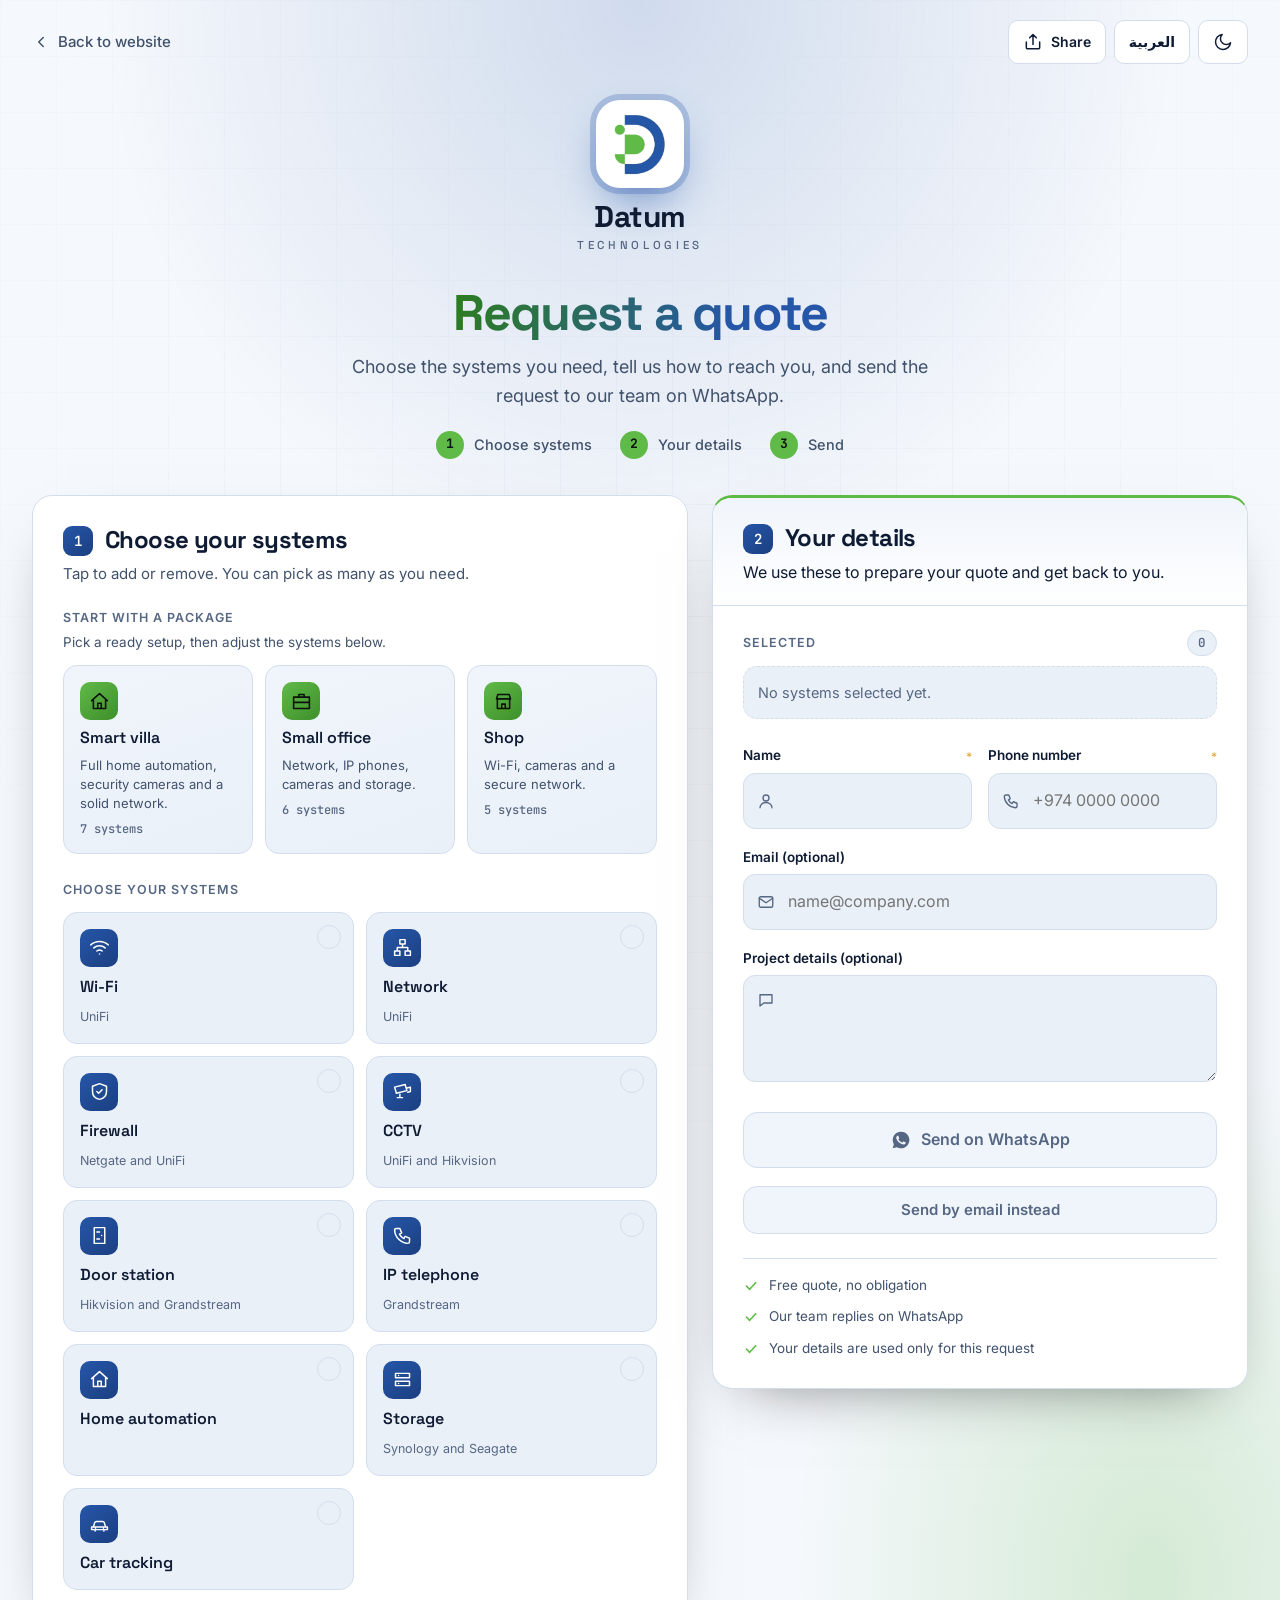
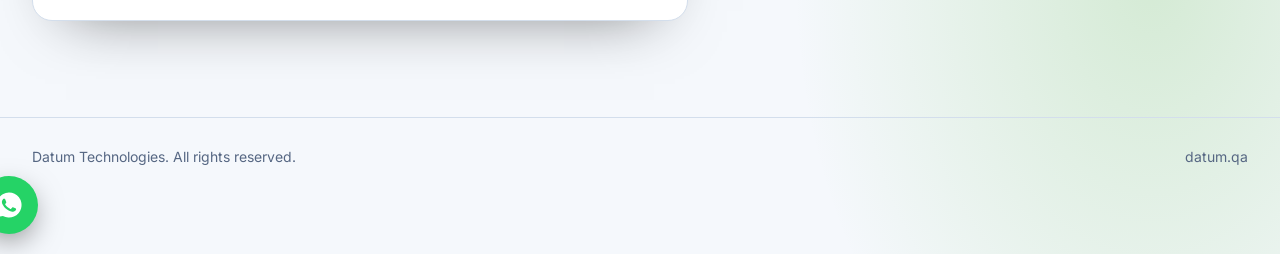
==== commit 049de218: "Sent notice and email option on quote page, auto language, mobile sticky quote bar Co-Authored-By: C" ====
--- a/quote.html
+++ b/quote.html
@@ -128,6 +128,13 @@
 footer{margin-top:0}
 .note{display:flex;align-items:center;justify-content:space-between;gap:12px;flex-wrap:wrap;margin:-8px 0 22px;padding:12px 16px;border:1px solid var(--green);border-radius:12px;background:color-mix(in srgb,var(--green) 12%,var(--surface));font-size:14.5px}
 .note .na{display:inline-flex;gap:8px;align-items:center}
+.send.alt{min-height:48px;font-size:15px;margin-top:0}
+.send.alt.ready{background:var(--surface2);color:var(--ink);border:1px solid var(--line);box-shadow:none}
+.send.alt.ready:hover{border-color:var(--green)}
+.sent{display:flex;flex-direction:column;gap:6px;padding:14px 16px;border:1px solid var(--green);border-radius:12px;background:color-mix(in srgb,var(--green) 12%,var(--surface));font-size:14.5px}
+.sent[hidden]{display:none}
+.sent b{font-size:15.5px}
+.sent a{font-weight:600;text-decoration:underline}
 .chip-btn{font:inherit;font-size:13.5px;font-weight:600;color:var(--ink);background:var(--bg2);border:1px solid var(--line);border-radius:999px;padding:6px 14px;min-height:36px;cursor:pointer}
 .chip-btn:hover{border-color:var(--green)}
 .chip-btn.x{padding:0;width:36px;font-size:18px;line-height:1}
@@ -185,6 +192,7 @@
       fine: 'WhatsApp opens with your request filled in. Press send there to deliver it to us.',
       rights: 'Datum Technologies. All rights reserved.', waLabel: 'Chat on WhatsApp',
       wHello: 'Hello Datum, I would like a quote.', wName: 'Name', wPhone: 'Phone', wEmail: 'Email', wSystems: 'Systems', wPackage: 'Package',
+      mailBtn: 'Send by email instead', mailSubject: 'Quote request from the Datum website', sentH: 'Almost done', sentP: 'WhatsApp should now be open with your request. Press send there to deliver it to us.', sentAgain: 'Open WhatsApp again',
       share: 'Share', shareText: 'My selection from Datum Technologies:', noteTxt: 'Welcome back. We kept your selection.', noteReset: 'Start over', noteClose: 'Dismiss', wDetails: 'Details', wFrom: 'Sent from the Datum website'
     },
     ar: {
@@ -201,6 +209,7 @@
       fine: 'سيفتح واتساب وفيه طلبك مكتوبًا. اضغط إرسال هناك ليصلنا.',
       rights: 'داتوم تكنولوجيز. جميع الحقوق محفوظة.', waLabel: 'تواصل عبر واتساب',
       wHello: 'مرحبًا داتوم، أرغب في الحصول على عرض سعر.', wName: 'الاسم', wPhone: 'الهاتف', wEmail: 'البريد الإلكتروني', wPackage: 'الباقة',
+      mailBtn: 'أو أرسل بالبريد الإلكتروني', mailSubject: 'طلب عرض سعر من موقع داتوم', sentH: 'اقتربت من الانتهاء', sentP: 'يجب أن يكون واتساب مفتوحًا الآن ومعه طلبك. اضغط إرسال هناك ليصلنا.', sentAgain: 'افتح واتساب مرة أخرى',
       share: 'مشاركة', shareText: 'اختياراتي من داتوم تكنولوجيز:', noteTxt: 'أهلًا بعودتك. احتفظنا باختياراتك.', noteReset: 'ابدأ من جديد', noteClose: 'إغلاق', wSystems: 'الأنظمة المطلوبة', wDetails: 'التفاصيل', wFrom: 'أُرسل من موقع داتوم'
     }
   };
@@ -230,7 +239,7 @@
   function save() { put('datum-quote', JSON.stringify(sel)); }
   save();
 
-  var lang = q.get('lang') === 'ar' || q.get('lang') === 'en' ? q.get('lang') : (get('datum-lang') === 'ar' ? 'ar' : 'en');
+  var lang = q.get('lang') === 'ar' || q.get('lang') === 'en' ? q.get('lang') : (get('datum-lang') === 'ar' || get('datum-lang') === 'en' ? get('datum-lang') : ((navigator.language || '').toLowerCase().indexOf('ar') === 0 ? 'ar' : 'en'));
   var theme = get('datum-theme');
   if (theme !== 'light' && theme !== 'dark') theme = 'light';
   var f = { name: '', phone: '', email: '', note: '' };
@@ -272,6 +281,8 @@
       '<div class="fld"><label for="q-email">' + esc(L.lblEmail) + '</label><div class="inp"><svg viewBox="0 0 24 24"><rect x="3" y="5" width="18" height="14" rx="2"/><path d="M3 7l9 6 9-6"/></svg><input id="q-email" type="email" dir="ltr" autocomplete="email" placeholder="name@company.com"></div></div>' +
       '<div class="fld"><label for="q-note">' + esc(L.lblNote) + '</label><div class="inp ta"><svg viewBox="0 0 24 24"><path d="M4 5h16v11H9l-5 4z"/></svg><textarea id="q-note" rows="3"></textarea></div></div>' +
       '<a id="send" class="send" href="#" aria-disabled="true">' + WAI + esc(L.send) + '</a>' +
+      '<a id="mail" class="send alt" href="#" aria-disabled="true">' + esc(L.mailBtn) + '</a>' +
+      '<div class="sent" id="sent" hidden><b>' + esc(L.sentH) + '</b><span>' + esc(L.sentP) + '</span><a id="sentAgain" href="#" target="_blank" rel="noopener">' + esc(L.sentAgain) + '</a></div>' +
       '<p class="hint" id="missing">' + esc(L.missing) + '</p>' +
       '<ul class="trust"><li><svg viewBox="0 0 24 24"><path d="M5 12l5 5 9-10"/></svg>' + esc(L.t1) + '</li><li><svg viewBox="0 0 24 24"><path d="M5 12l5 5 9-10"/></svg>' + esc(L.t2) + '</li><li><svg viewBox="0 0 24 24"><path d="M5 12l5 5 9-10"/></svg>' + esc(L.t3) + '</li></ul></div></div></div></div></div></div>' +
       '<footer><div class="wrap"><span>' + esc(L.rights) + '</span><span><a href="index.html">datum.qa</a></span></div></footer>' +
@@ -284,6 +295,12 @@
   function shareLink(title, text, url) {
     if (navigator.share) { navigator.share({ title: title, text: text, url: url }).catch(function () {}); return; }
     window.open('https://wa.me/?text=' + encodeURIComponent(text + '\n' + url), '_blank', 'noopener');
+  }
+
+  function showSent() {
+    var el = document.getElementById('sent');
+    el.hidden = false;
+    el.scrollIntoView({ block: 'nearest', behavior: 'smooth' });
   }
 
   function toggle(id) {
@@ -312,6 +329,8 @@
     var can = ordered.length > 0 && f.name.trim() !== '' && phoneOk;
     var send = document.getElementById('send');
     var miss = document.getElementById('missing');
+    var mail = document.getElementById('mail');
+    document.getElementById('sent').hidden = true;
     if (can) {
       var lines = [L.wHello, '', L.wName + ': ' + f.name.trim(), L.wPhone + ': ' + f.phone.trim()];
       if (f.email.trim()) lines.push(L.wEmail + ': ' + f.email.trim());
@@ -321,7 +340,12 @@
       ordered.forEach(function (id) { lines.push('- ' + N[lang][id][0]); });
       if (f.note.trim()) lines.push(L.wDetails + ': ' + f.note.trim());
       lines.push('', L.wFrom);
-      send.href = 'https://wa.me/' + WA + '?text=' + encodeURIComponent(lines.join('\n'));
+      var waUrl = 'https://wa.me/' + WA + '?text=' + encodeURIComponent(lines.join('\n'));
+      mail.href = 'mailto:info@datum.qa?subject=' + encodeURIComponent(L.mailSubject) + '&body=' + encodeURIComponent(lines.join('\n'));
+      mail.className = 'send alt ready';
+      mail.setAttribute('aria-disabled', 'false');
+      document.getElementById('sentAgain').href = waUrl;
+      send.href = waUrl;
       send.target = '_blank';
       send.rel = 'noopener';
       send.className = 'send ready';
@@ -329,6 +353,9 @@
       miss.className = 'hint';
     } else {
       send.href = '#';
+      mail.href = '#';
+      mail.className = 'send alt';
+      mail.setAttribute('aria-disabled', 'true');
       send.removeAttribute('target');
       send.className = 'send';
       send.setAttribute('aria-disabled', 'true');
@@ -378,7 +405,12 @@
       el.value = f[map[id]];
       el.addEventListener('input', function () { f[map[id]] = el.value; update(); });
     });
+    document.getElementById('mail').addEventListener('click', function (e) {
+      if (this.getAttribute('aria-disabled') === 'true') { e.preventDefault(); document.getElementById('send').click(); return; }
+      showSent();
+    });
     document.getElementById('send').addEventListener('click', function (e) {
+      if (this.getAttribute('aria-disabled') !== 'true') showSent();
       if (this.getAttribute('aria-disabled') === 'true') {
         e.preventDefault();
         document.getElementById('missing').className = 'hint on';
--- a/assets/style.css
+++ b/assets/style.css
@@ -180,3 +180,11 @@
 .shot img{padding:0}
 
 html[data-theme=dark] body{background:var(--bg) linear-gradient(135deg,#142B5C 0%,#0F2249 55%,#0F2538 100%) fixed}
+
+.sbar{display:none}
+@media (max-width:720px){
+  .sbar{display:flex;position:fixed;inset-inline:0;bottom:0;z-index:45;align-items:center;justify-content:center;min-height:56px;padding:0 16px calc(env(safe-area-inset-bottom,0px));background:var(--green);color:var(--on-green);font-weight:700;font-size:16px;text-decoration:none!important;box-shadow:0 -8px 28px -10px rgba(0,0,0,.45);transform:translateY(110%);transition:transform .25s}
+  body.sbar-on .sbar{transform:none}
+  body.sbar-on .wa{bottom:76px}
+  body.sbar-on footer{padding-bottom:72px}
+}
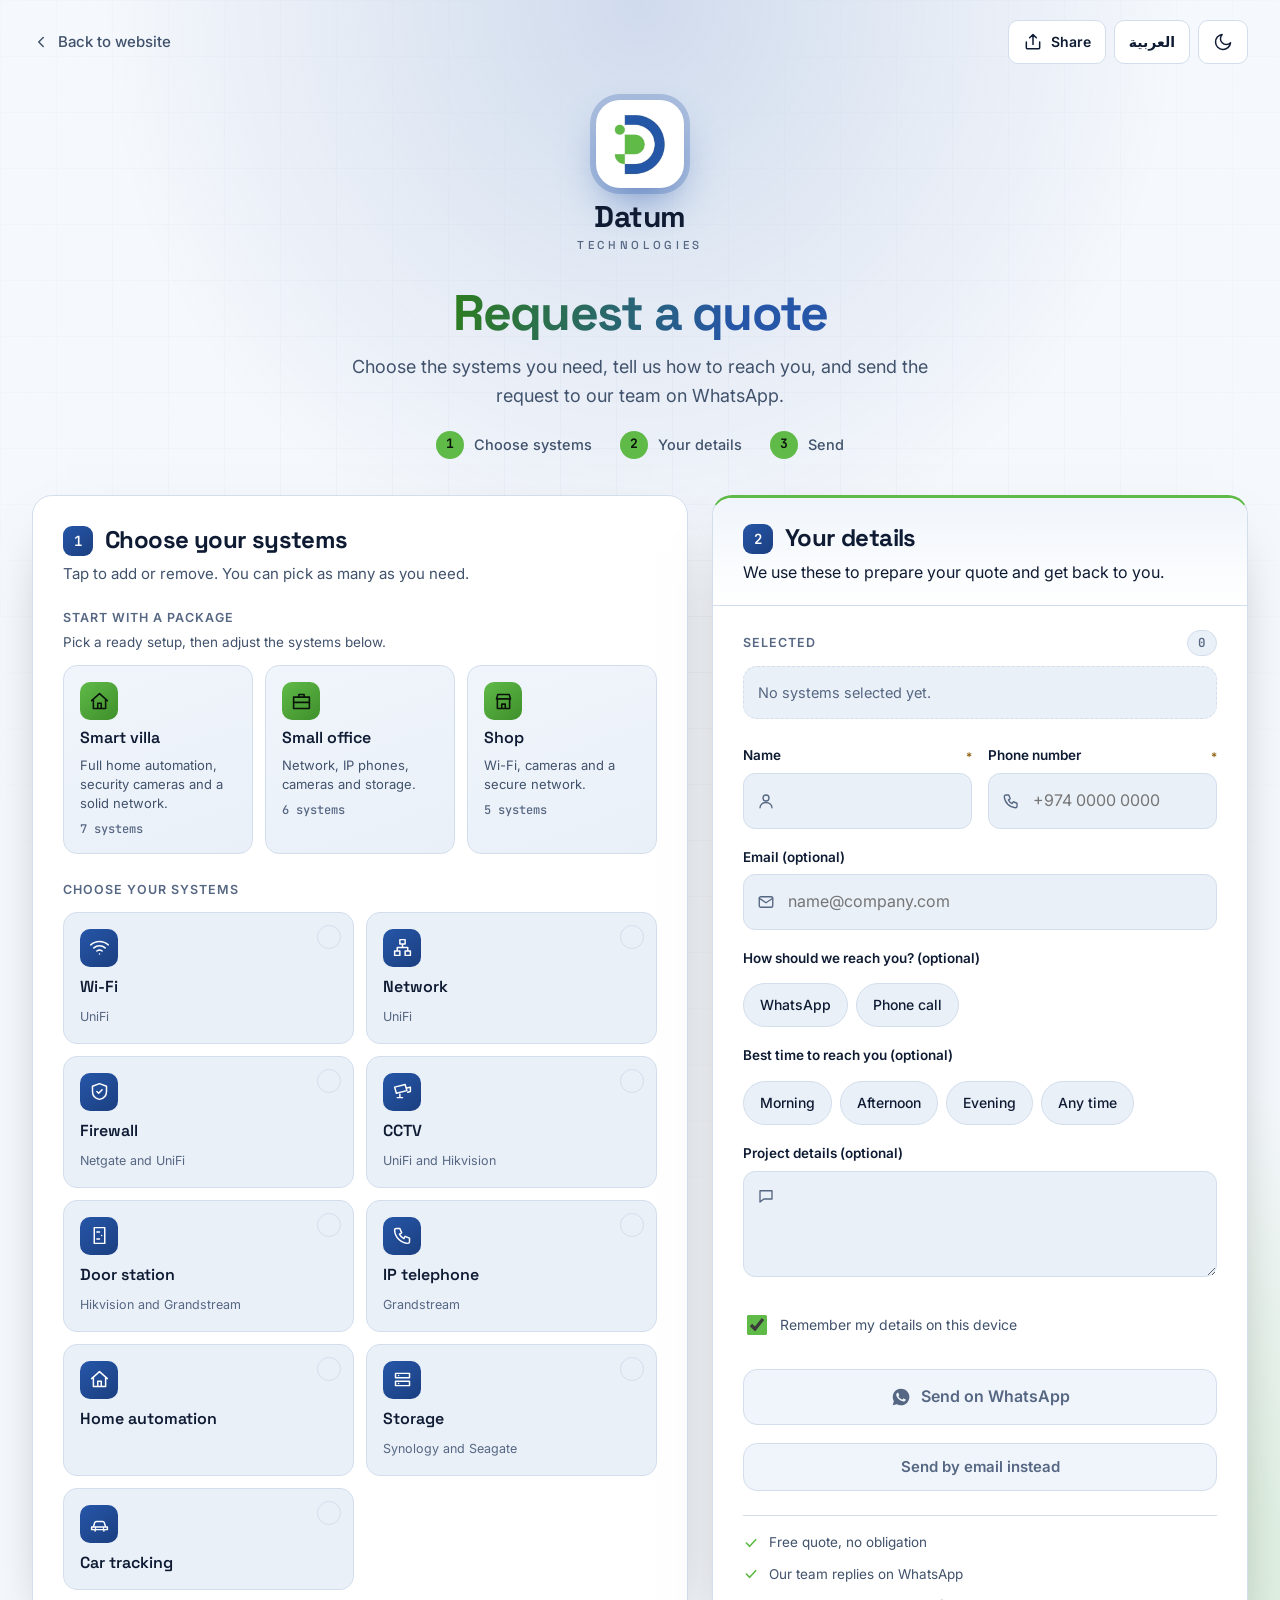
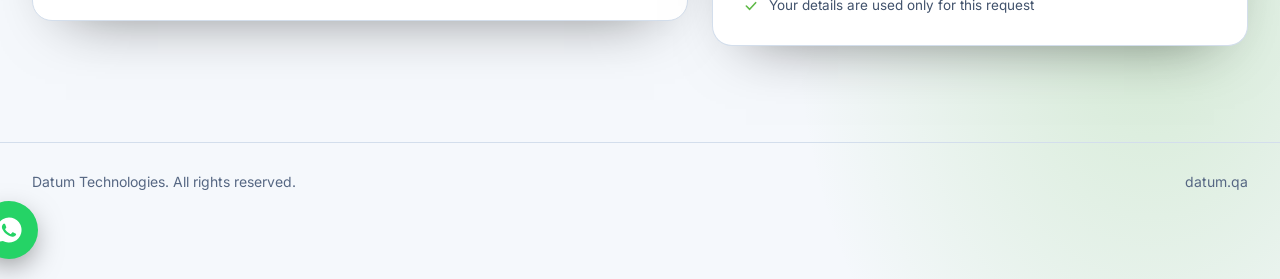
==== commit 05ebe6ec: "Contact preference and best time, remember details, accessibility fixes, print styles Co-Authored-By" ====
--- a/quote.html
+++ b/quote.html
@@ -69,7 +69,7 @@
 .sel .tag i{font-style:normal;width:20px;height:20px;border-radius:50%;display:grid;place-items:center;background:var(--bg);color:var(--ink2);font-size:14px;line-height:1}
 .sel .none{margin:0;color:var(--ink3);font-size:14.5px;align-self:center}
 .form{display:flex;flex-direction:column;gap:16px;background:transparent;border:0;padding:0}
-.hint{display:none;margin:0;font-size:14px;color:#E0A83A}
+.hint{display:none;margin:0;font-size:14px;color:var(--warn)}
 .hint.on{display:block}
 .fine{font-size:13.5px;color:var(--ink3);margin:0}
 
@@ -89,7 +89,7 @@
 .row2{display:grid;grid-template-columns:repeat(auto-fit,minmax(210px,1fr));gap:16px}
 .fld label{display:flex;align-items:center;justify-content:space-between;font-size:13.5px;font-weight:600;color:var(--ink)}
 .fld label em{font-style:normal;font-weight:500;font-size:12px;color:var(--ink3)}
-.fld label em.rq{color:#E0A83A}
+.fld label em.rq{color:var(--warn)}
 .inp{position:relative}
 .inp>svg{position:absolute;inset-inline-start:14px;top:50%;transform:translateY(-50%);width:18px;height:18px;stroke:var(--ink3);fill:none;stroke-width:1.8;stroke-linecap:round;stroke-linejoin:round;pointer-events:none;transition:stroke .2s}
 .inp.ta>svg{top:16px;transform:none}
@@ -128,6 +128,13 @@
 footer{margin-top:0}
 .note{display:flex;align-items:center;justify-content:space-between;gap:12px;flex-wrap:wrap;margin:-8px 0 22px;padding:12px 16px;border:1px solid var(--green);border-radius:12px;background:color-mix(in srgb,var(--green) 12%,var(--surface));font-size:14.5px}
 .note .na{display:inline-flex;gap:8px;align-items:center}
+.cl{display:block;font-weight:600;font-size:13.5px;margin-bottom:8px}
+.pills{display:flex;flex-wrap:wrap;gap:8px}
+.pill{font:inherit;font-size:14px;font-weight:500;color:var(--ink);background:var(--bg2);border:1.5px solid var(--line);border-radius:999px;padding:8px 16px;min-height:44px;cursor:pointer;transition:border-color .2s,background .2s}
+.pill:hover{border-color:var(--green)}
+.pill[aria-pressed=true]{border-color:var(--green);background:color-mix(in srgb,var(--green) 18%,var(--bg2))}
+.rem{display:flex;align-items:center;gap:10px;font-size:14px;color:var(--ink2);cursor:pointer;min-height:44px}
+.rem input{width:20px;height:20px;accent-color:var(--green);flex:none}
 .send.alt{min-height:48px;font-size:15px;margin-top:0}
 .send.alt.ready{background:var(--surface2);color:var(--ink);border:1px solid var(--line);box-shadow:none}
 .send.alt.ready:hover{border-color:var(--green)}
@@ -185,12 +192,13 @@
       pickH: 'Choose your systems', pickP: 'Tap to add or remove. You can pick as many as you need.',
       detH: 'Your details', detP: 'We use these to prepare your quote and get back to you.',
       sel: 'Selected', none: 'No systems selected yet.', rm: 'Remove',
+      lblVia: 'How should we reach you? (optional)', lblWhen: 'Best time to reach you (optional)', via: { whatsapp: 'WhatsApp', call: 'Phone call' }, when: { morning: 'Morning', afternoon: 'Afternoon', evening: 'Evening', any: 'Any time' }, remember: 'Remember my details on this device', wVia: 'Preferred contact', wWhen: 'Best time',
       lblName: 'Name', lblPhone: 'Phone number', lblEmail: 'Email (optional)', lblNote: 'Project details (optional)',
       send: 'Send on WhatsApp', missing: 'To send, choose at least one system and enter your name and phone number.',
       pkgH: 'Start with a package', pkgP: 'Pick a ready setup, then adjust the systems below.', pkgN: 'systems',
       t1: 'Free quote, no obligation', t2: 'Our team replies on WhatsApp', t3: 'Your details are used only for this request',
       fine: 'WhatsApp opens with your request filled in. Press send there to deliver it to us.',
-      rights: 'Datum Technologies. All rights reserved.', waLabel: 'Chat on WhatsApp',
+      skip: 'Skip to content', rights: 'Datum Technologies. All rights reserved.', waLabel: 'Chat on WhatsApp',
       wHello: 'Hello Datum, I would like a quote.', wName: 'Name', wPhone: 'Phone', wEmail: 'Email', wSystems: 'Systems', wPackage: 'Package',
       mailBtn: 'Send by email instead', mailSubject: 'Quote request from the Datum website', sentH: 'Almost done', sentP: 'WhatsApp should now be open with your request. Press send there to deliver it to us.', sentAgain: 'Open WhatsApp again',
       share: 'Share', shareText: 'My selection from Datum Technologies:', noteTxt: 'Welcome back. We kept your selection.', noteReset: 'Start over', noteClose: 'Dismiss', wDetails: 'Details', wFrom: 'Sent from the Datum website'
@@ -202,12 +210,13 @@
       pickH: 'اختر أنظمتك', pickP: 'اضغط للإضافة أو الإزالة. يمكنك اختيار ما تحتاجه.',
       detH: 'بياناتك', detP: 'نستخدمها لتجهيز عرض السعر والرد عليك.',
       sel: 'المختار', none: 'لم تختر أي نظام بعد.', rm: 'إزالة',
+      lblVia: 'كيف تفضّل أن نتواصل معك؟ (اختياري)', lblWhen: 'أفضل وقت للتواصل (اختياري)', via: { whatsapp: 'واتساب', call: 'مكالمة هاتفية' }, when: { morning: 'صباحًا', afternoon: 'بعد الظهر', evening: 'مساءً', any: 'في أي وقت' }, remember: 'تذكّر بياناتي على هذا الجهاز', wVia: 'طريقة التواصل المفضلة', wWhen: 'أفضل وقت',
       lblName: 'الاسم', lblPhone: 'رقم الهاتف', lblEmail: 'البريد الإلكتروني (اختياري)', lblNote: 'تفاصيل المشروع (اختياري)',
       send: 'إرسال عبر واتساب', missing: 'للإرسال، اختر نظامًا واحدًا على الأقل واكتب اسمك ورقم هاتفك.',
       pkgH: 'ابدأ بباقة جاهزة', pkgP: 'اختر تجهيزًا جاهزًا ثم عدّل الأنظمة بالأسفل.', pkgN: 'أنظمة',
       t1: 'عرض سعر مجاني بدون التزام', t2: 'فريقنا يرد عليك على واتساب', t3: 'بياناتك تُستخدم لهذا الطلب فقط',
       fine: 'سيفتح واتساب وفيه طلبك مكتوبًا. اضغط إرسال هناك ليصلنا.',
-      rights: 'داتوم تكنولوجيز. جميع الحقوق محفوظة.', waLabel: 'تواصل عبر واتساب',
+      skip: 'تخطَّ إلى المحتوى', rights: 'داتوم تكنولوجيز. جميع الحقوق محفوظة.', waLabel: 'تواصل عبر واتساب',
       wHello: 'مرحبًا داتوم، أرغب في الحصول على عرض سعر.', wName: 'الاسم', wPhone: 'الهاتف', wEmail: 'البريد الإلكتروني', wPackage: 'الباقة',
       mailBtn: 'أو أرسل بالبريد الإلكتروني', mailSubject: 'طلب عرض سعر من موقع داتوم', sentH: 'اقتربت من الانتهاء', sentP: 'يجب أن يكون واتساب مفتوحًا الآن ومعه طلبك. اضغط إرسال هناك ليصلنا.', sentAgain: 'افتح واتساب مرة أخرى',
       share: 'مشاركة', shareText: 'اختياراتي من داتوم تكنولوجيز:', noteTxt: 'أهلًا بعودتك. احتفظنا باختياراتك.', noteReset: 'ابدأ من جديد', noteClose: 'إغلاق', wSystems: 'الأنظمة المطلوبة', wDetails: 'التفاصيل', wFrom: 'أُرسل من موقع داتوم'
@@ -242,7 +251,21 @@
   var lang = q.get('lang') === 'ar' || q.get('lang') === 'en' ? q.get('lang') : (get('datum-lang') === 'ar' || get('datum-lang') === 'en' ? get('datum-lang') : ((navigator.language || '').toLowerCase().indexOf('ar') === 0 ? 'ar' : 'en'));
   var theme = get('datum-theme');
   if (theme !== 'light' && theme !== 'dark') theme = 'light';
-  var f = { name: '', phone: '', email: '', note: '' };
+  var f = { name: '', phone: '', email: '', note: '', via: '', when: '' };
+  var VIA = ['whatsapp', 'call'], WHEN = ['morning', 'afternoon', 'evening', 'any'];
+  var remember = get('datum-contact-off') !== '1';
+  if (remember) {
+    try {
+      var sc = JSON.parse(get('datum-contact') || '{}');
+      ['name', 'phone', 'email'].forEach(function (k) { if (typeof sc[k] === 'string') f[k] = sc[k].slice(0, 120); });
+      if (VIA.indexOf(sc.via) >= 0) f.via = sc.via;
+      if (WHEN.indexOf(sc.when) >= 0) f.when = sc.when;
+    } catch (e) {}
+  }
+  function saveContact() {
+    if (!remember) return;
+    put('datum-contact', JSON.stringify({ name: f.name, phone: f.phone, email: f.email, via: f.via, when: f.when }));
+  }
   var app = document.getElementById('app');
 
   var WAI = '<svg viewBox="0 0 24 24"><path d="M12 2a10 10 0 0 0-8.6 15L2 22l5.1-1.3A10 10 0 1 0 12 2zm5.2 14.1c-.2.6-1.3 1.2-1.8 1.2-.5.1-1 .2-3.3-.7-2.8-1.2-4.6-4-4.7-4.2-.1-.2-1.1-1.5-1.1-2.8s.7-2 .9-2.3c.2-.3.5-.3.7-.3h.5c.2 0 .4 0 .6.5l.8 2c.1.2.1.4 0 .5l-.3.5-.4.4c-.1.2-.3.3-.1.6.2.3.8 1.3 1.7 2.1 1.2 1 2.1 1.3 2.4 1.5.3.1.5.1.6-.1l.9-1.1c.2-.3.4-.2.6-.1l1.9.9c.3.1.5.2.5.3.1.2.1.8-.1 1.4z"/></svg>';
@@ -260,7 +283,7 @@
       return '<button type="button" class="opt" data-id="' + id + '" aria-pressed="false"><span class="ck">' + CK + '</span><span class="ic">' + svg(id) + '</span><b>' + esc(n[0]) + '</b>' + (n[1] ? '<small dir="ltr" style="text-align:start">' + esc(n[1]) + '</small>' : '') + '</button>';
     }).join('');
     app.innerHTML =
-      '<div class="qp"><div class="wrap">' +
+      '<a class="skip" href="#main">' + esc(L.skip) + '</a><div class="qp" role="main" id="main" tabindex="-1"><div class="wrap">' +
       '<div class="top"><a class="back" href="index.html"><svg viewBox="0 0 24 24"><path d="M15 6l-6 6 6 6"/></svg>' + esc(L.back) + '</a>' +
       '<div class="tools"><button type="button" class="ib" id="shareBtn" aria-label="' + esc(L.share) + '"><svg viewBox="0 0 24 24" aria-hidden="true"><path d="M4 12v7a1 1 0 0 0 1 1h14a1 1 0 0 0 1-1v-7 M12 3v12 M8 7l4-4 4 4"/></svg><span>' + esc(L.share) + '</span></button><button type="button" class="ib" id="langBtn">' + esc(L.other) + '</button>' +
       '<button type="button" class="ib" id="themeBtn" aria-label="' + esc(L.theme) + '"><svg class="ic-sun" viewBox="0 0 24 24"><circle cx="12" cy="12" r="4"/><path d="M12 2v2M12 20v2M4.9 4.9l1.4 1.4M17.7 17.7l1.4 1.4M2 12h2M20 12h2M4.9 19.1l1.4-1.4M17.7 6.3l1.4-1.4"/></svg><svg class="ic-moon" viewBox="0 0 24 24"><path d="M21 13A9 9 0 1 1 11 3a7 7 0 0 0 10 10z"/></svg></button></div></div>' +
@@ -279,7 +302,10 @@
       '<div class="row2"><div class="fld"><label for="q-name">' + esc(L.lblName) + '<em class="rq">*</em></label><div class="inp"><svg viewBox="0 0 24 24"><circle cx="12" cy="8" r="4"/><path d="M4 21c0-4 3.6-7 8-7s8 3 8 7"/></svg><input id="q-name" type="text" autocomplete="name" required></div></div>' +
       '<div class="fld"><label for="q-phone">' + esc(L.lblPhone) + '<em class="rq">*</em></label><div class="inp"><svg viewBox="0 0 24 24"><path d="M5 4h4l2 5-2.5 1.5a11 11 0 0 0 5 5L15 13l5 2v4a2 2 0 0 1-2 2A16 16 0 0 1 3 6a2 2 0 0 1 2-2z"/></svg><input id="q-phone" type="tel" dir="ltr" autocomplete="tel" placeholder="+974 0000 0000" required></div></div></div>' +
       '<div class="fld"><label for="q-email">' + esc(L.lblEmail) + '</label><div class="inp"><svg viewBox="0 0 24 24"><rect x="3" y="5" width="18" height="14" rx="2"/><path d="M3 7l9 6 9-6"/></svg><input id="q-email" type="email" dir="ltr" autocomplete="email" placeholder="name@company.com"></div></div>' +
+      '<div class="fld"><span class="cl" id="cl-via">' + esc(L.lblVia) + '</span><div class="pills" role="group" aria-labelledby="cl-via">' + VIA.map(function (k) { return '<button type="button" class="pill" data-k="via" data-v="' + k + '" aria-pressed="false">' + esc(L.via[k]) + '</button>'; }).join('') + '</div></div>' +
+      '<div class="fld"><span class="cl" id="cl-when">' + esc(L.lblWhen) + '</span><div class="pills" role="group" aria-labelledby="cl-when">' + WHEN.map(function (k) { return '<button type="button" class="pill" data-k="when" data-v="' + k + '" aria-pressed="false">' + esc(L.when[k]) + '</button>'; }).join('') + '</div></div>' +
       '<div class="fld"><label for="q-note">' + esc(L.lblNote) + '</label><div class="inp ta"><svg viewBox="0 0 24 24"><path d="M4 5h16v11H9l-5 4z"/></svg><textarea id="q-note" rows="3"></textarea></div></div>' +
+      '<label class="rem"><input type="checkbox" id="q-remember"' + (remember ? ' checked' : '') + '><span>' + esc(L.remember) + '</span></label>' +
       '<a id="send" class="send" href="#" aria-disabled="true">' + WAI + esc(L.send) + '</a>' +
       '<a id="mail" class="send alt" href="#" aria-disabled="true">' + esc(L.mailBtn) + '</a>' +
       '<div class="sent" id="sent" hidden><b>' + esc(L.sentH) + '</b><span>' + esc(L.sentP) + '</span><a id="sentAgain" href="#" target="_blank" rel="noopener">' + esc(L.sentAgain) + '</a></div>' +
@@ -319,6 +345,9 @@
     document.querySelectorAll('.pkg').forEach(function (b) {
       var s = PK[b.getAttribute('data-pk')].sys;
       b.setAttribute('aria-pressed', s.length === sel.length && s.every(function (x) { return sel.indexOf(x) >= 0; }) ? 'true' : 'false');
+    });
+    document.querySelectorAll('.pill').forEach(function (b) {
+      b.setAttribute('aria-pressed', f[b.getAttribute('data-k')] === b.getAttribute('data-v') ? 'true' : 'false');
     });
     var cnt = document.getElementById('cnt'); cnt.textContent = ordered.length; cnt.className = 'cnt' + (ordered.length ? '' : ' z');
     var box = document.getElementById('sel');
@@ -334,6 +363,8 @@
     if (can) {
       var lines = [L.wHello, '', L.wName + ': ' + f.name.trim(), L.wPhone + ': ' + f.phone.trim()];
       if (f.email.trim()) lines.push(L.wEmail + ': ' + f.email.trim());
+      if (f.via) lines.push(L.wVia + ': ' + L.via[f.via]);
+      if (f.when) lines.push(L.wWhen + ': ' + L.when[f.when]);
       var pk = PKORDER.filter(function (k) { var p = PK[k].sys; return p.length === sel.length && p.every(function (x) { return sel.indexOf(x) >= 0; }); })[0];
       if (pk) lines.push(L.wPackage + ': ' + PKT[lang][pk][0]);
       lines.push(L.wSystems + ':');
@@ -403,7 +434,20 @@
     Object.keys(map).forEach(function (id) {
       var el = document.getElementById(id);
       el.value = f[map[id]];
-      el.addEventListener('input', function () { f[map[id]] = el.value; update(); });
+      el.addEventListener('input', function () { f[map[id]] = el.value; saveContact(); update(); });
+    });
+    document.querySelectorAll('.pill').forEach(function (b) {
+      b.addEventListener('click', function () {
+        var k = b.getAttribute('data-k'), v = b.getAttribute('data-v');
+        f[k] = f[k] === v ? '' : v;
+        saveContact();
+        update();
+      });
+    });
+    document.getElementById('q-remember').addEventListener('change', function () {
+      remember = this.checked;
+      if (remember) { try { localStorage.removeItem('datum-contact-off'); } catch (e) {} saveContact(); }
+      else { put('datum-contact-off', '1'); try { localStorage.removeItem('datum-contact'); } catch (e) {} }
     });
     document.getElementById('mail').addEventListener('click', function (e) {
       if (this.getAttribute('aria-disabled') === 'true') { e.preventDefault(); document.getElementById('send').click(); return; }
--- a/assets/style.css
+++ b/assets/style.css
@@ -1,6 +1,6 @@
 :root{--blue:#2656A8;--green:#60BA48;--on-green:#08130A;color-scheme:dark}
-html[data-theme=dark]{--bg:#0F2249;--bg2:#12275A;--surface:#163062;--surface2:#1B3A72;--line:#2F4F86;--ink:#E8EEF8;--ink2:#A9B7CC;--ink3:#8D9DB6;--link:#7FB0FF;--accent:#60BA48;--glow:rgba(96,186,72,.18);--glow2:rgba(38,86,168,.45);color-scheme:dark}
-html[data-theme=light]{--bg:#F5F8FC;--bg2:#EAF0F8;--surface:#FFFFFF;--surface2:#F0F5FB;--line:#D3DEEC;--ink:#0E1B33;--ink2:#41526C;--ink3:#566783;--link:#1F4C99;--accent:#2E7D1F;--glow:rgba(96,186,72,.22);--glow2:rgba(38,86,168,.18);color-scheme:light}
+html[data-theme=dark]{--warn:#E0A83A;--bg:#0F2249;--bg2:#12275A;--surface:#163062;--surface2:#1B3A72;--line:#2F4F86;--ink:#E8EEF8;--ink2:#A9B7CC;--ink3:#9DADC6;--link:#7FB0FF;--accent:#60BA48;--glow:rgba(96,186,72,.18);--glow2:rgba(38,86,168,.45);color-scheme:dark}
+html[data-theme=light]{--warn:#8A5A00;--bg:#F5F8FC;--bg2:#EAF0F8;--surface:#FFFFFF;--surface2:#F0F5FB;--line:#D3DEEC;--ink:#0E1B33;--ink2:#41526C;--ink3:#566783;--link:#1F4C99;--accent:#2E7D1F;--glow:rgba(96,186,72,.22);--glow2:rgba(38,86,168,.18);color-scheme:light}
 *{box-sizing:border-box}
 html{scroll-behavior:smooth;scroll-padding-top:84px}
 body{margin:0;background:var(--bg);color:var(--ink);font-family:Inter,system-ui,sans-serif;font-size:16px;line-height:1.6;transition:background .3s,color .3s}
@@ -169,7 +169,7 @@
 }
 .card h3 a{color:inherit;text-decoration:none}
 .card h3 a::after{content:"";position:absolute;inset:0}
-.card .more{font-size:14px;font-weight:600;color:var(--link);display:inline-flex;align-items:center;gap:6px;position:relative;z-index:1}
+.card .more{min-height:44px;font-size:14px;font-weight:600;color:var(--link);display:inline-flex;align-items:center;gap:6px;position:relative;z-index:1}
 .card .more:hover{text-decoration:underline}
 .card .addbtn{position:relative;z-index:1}
 .card .acts{display:flex;flex-wrap:wrap;align-items:center;gap:6px 18px;margin-top:10px}
@@ -188,3 +188,21 @@
   body.sbar-on .wa{bottom:76px}
   body.sbar-on footer{padding-bottom:72px}
 }
+
+.skip{position:absolute;inset-inline-start:12px;top:-64px;z-index:100;background:var(--green);color:var(--on-green);padding:12px 18px;border-radius:10px;font-weight:700;text-decoration:none!important;transition:top .15s}
+.skip:focus{top:12px}
+main:focus,[role=main]:focus{outline:none}
+@media print{
+  header,.wa,.sbar,.tools,.skip,.ib,.btn,.acts,.addbtn,.note,.sent,#send,#mail,.pkgs,#shareBtn,nav{display:none!important}
+  html,body,html[data-theme=dark] body,html[data-theme=light] body{background:#fff!important;color:#000!important}
+  *{color:#000!important;background:transparent!important;box-shadow:none!important;text-shadow:none!important;animation:none!important;transition:none!important}
+  .rv{opacity:1!important;transform:none!important}
+  .sec{padding:24px 0!important}
+  .card,.step,.tile,.box,.shot,.contact,.dh .big{break-inside:avoid;border:1px solid #bbb!important}
+  a{text-decoration:underline}
+  a[href^="http"]:after{content:" (" attr(href) ")";font-size:11px;color:#444!important;word-break:break-all}
+  img{max-width:100%!important;print-color-adjust:exact}
+  .grad{-webkit-text-fill-color:#000!important}
+  .qp::before,.qp::after,.dh::before,.dh::after,.hero::before,.hero::after,.sec::before,.sec::after{display:none!important}
+  h2,h3{break-after:avoid}
+}
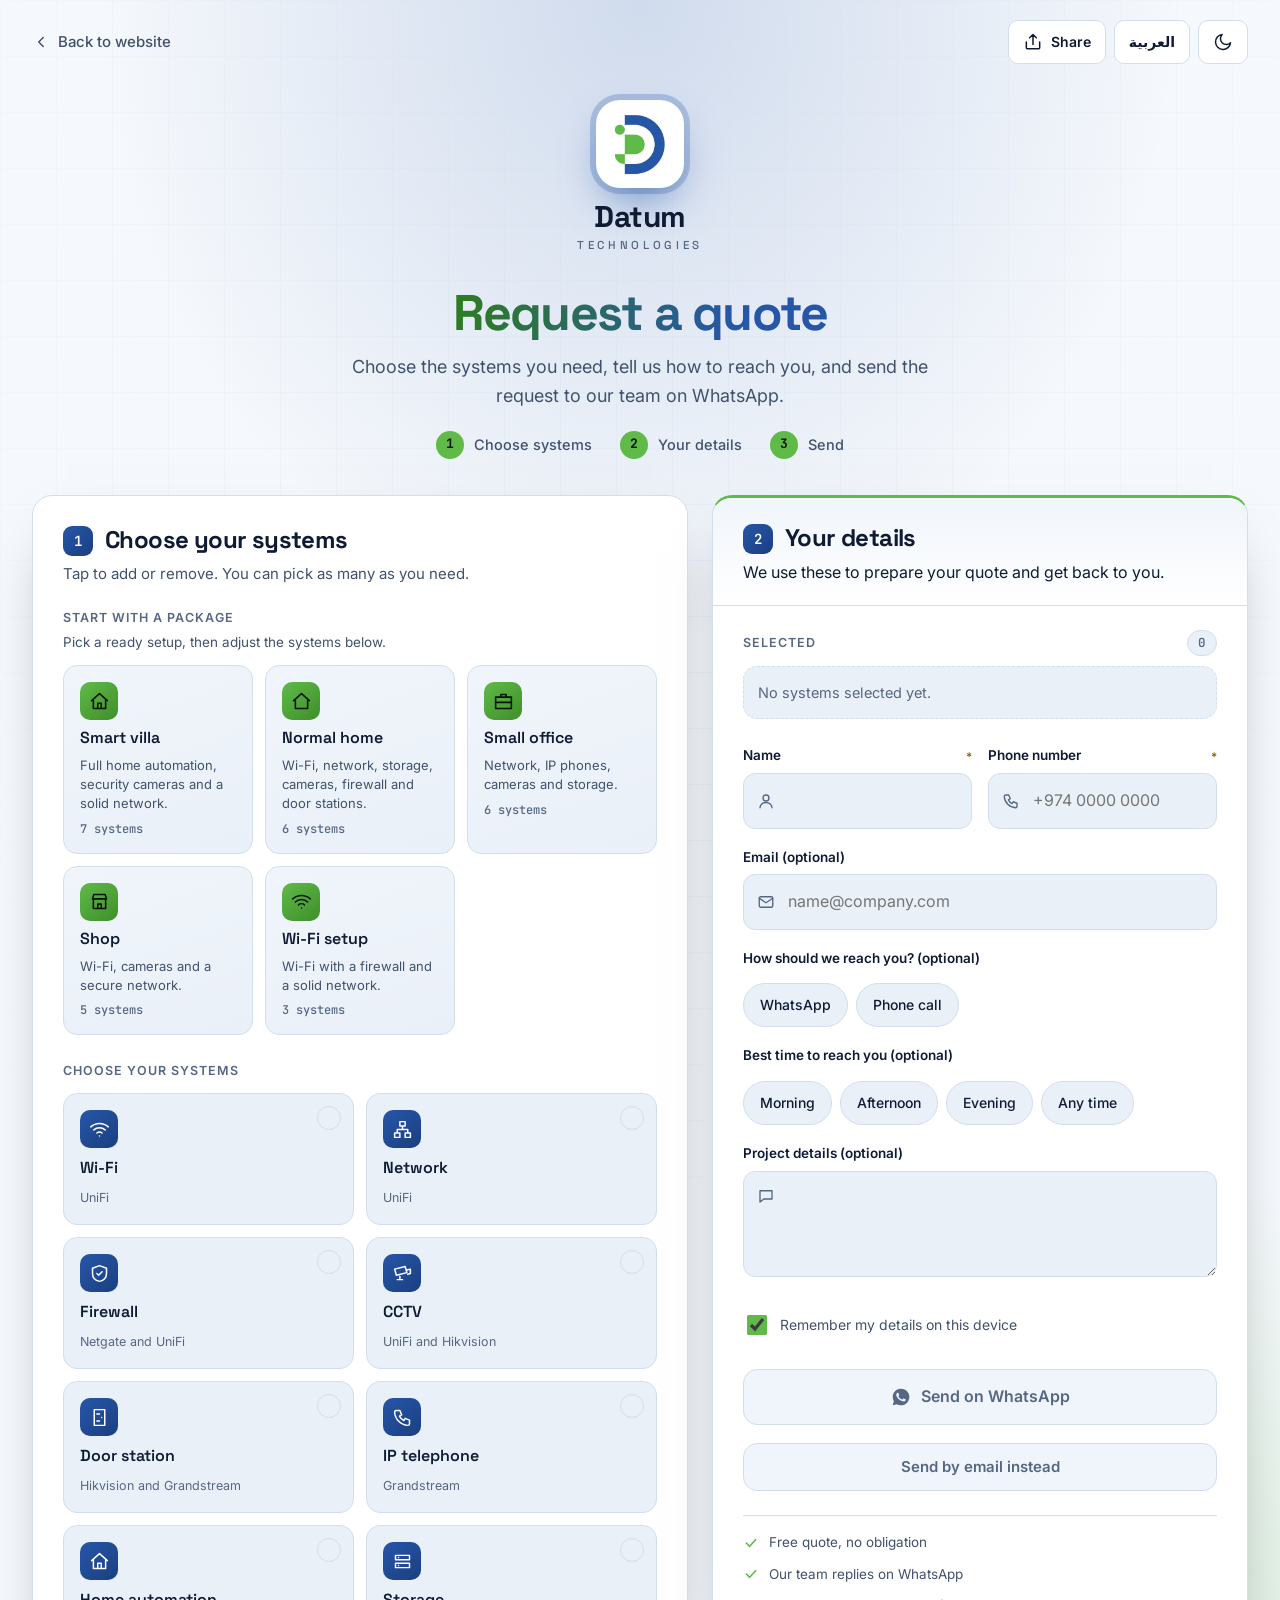
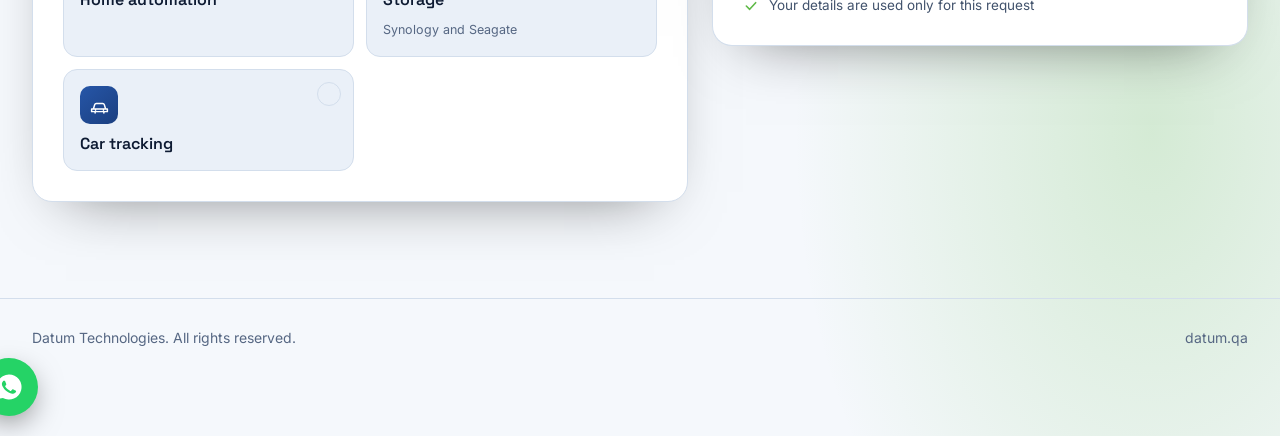
==== commit fd91e960: "Storage photo and description, Normal home and Wi-Fi setup packages Co-Authored-By: Claude Sonnet 5." ====
--- a/quote.html
+++ b/quote.html
@@ -173,12 +173,14 @@
   var PK = {
     villa: { sys: ['home', 'wifi', 'network', 'fw', 'cctv', 'door', 'nas'], place: 'villa', icon: 'M3 11l9-8 9 8 M5 10v10h14V10 M10 20v-6h4v6' },
     office: { sys: ['wifi', 'network', 'fw', 'phone', 'cctv', 'nas'], place: 'office', icon: 'M3 7h18v13H3z M9 7V4h6v3 M3 13h18' },
-    shop: { sys: ['wifi', 'network', 'fw', 'cctv', 'nas'], place: 'shop', icon: 'M4 9l1.5-5h13L20 9z M5 9v11h14V9 M10 20v-5h4v5' }
-  };
-  var PKORDER = ['villa', 'office', 'shop'];
+    shop: { sys: ['wifi', 'network', 'fw', 'cctv', 'nas'], place: 'shop', icon: 'M4 9l1.5-5h13L20 9z M5 9v11h14V9 M10 20v-5h4v5' },
+    home: { sys: ['wifi', 'network', 'nas', 'cctv', 'fw', 'door'], place: 'home', icon: 'M3 11l9-8 9 8 M5 10v10h14V10' },
+    wifi: { sys: ['wifi', 'fw', 'network'], place: 'wifi', icon: 'M2 9a15 15 0 0 1 20 0 M5 12.5a10 10 0 0 1 14 0 M8.5 16a5 5 0 0 1 7 0 M12 19.5h.01' }
+  };
+  var PKORDER = ['villa', 'home', 'office', 'shop', 'wifi'];
   var PKT = {
-    en: { villa: ['Smart villa', 'Full home automation, security cameras and a solid network.'], office: ['Small office', 'Network, IP phones, cameras and storage.'], shop: ['Shop', 'Wi-Fi, cameras and a secure network.'] },
-    ar: { villa: ['فيلا ذكية', 'أتمتة منزلية كاملة وكاميرات مراقبة وشبكة قوية.'], office: ['مكتب صغير', 'شبكة وهواتف IP وكاميرات وتخزين.'], shop: ['محل', 'واي فاي وكاميرات وشبكة آمنة.'] }
+    en: { villa: ['Smart villa', 'Full home automation, security cameras and a solid network.'], office: ['Small office', 'Network, IP phones, cameras and storage.'], shop: ['Shop', 'Wi-Fi, cameras and a secure network.'], home: ['Normal home', 'Wi-Fi, network, storage, cameras, firewall and door stations.'], wifi: ['Wi-Fi setup', 'Wi-Fi with a firewall and a solid network.'] },
+    ar: { villa: ['فيلا ذكية', 'أتمتة منزلية كاملة وكاميرات مراقبة وشبكة قوية.'], office: ['مكتب صغير', 'شبكة وهواتف IP وكاميرات وتخزين.'], shop: ['محل', 'واي فاي وكاميرات وشبكة آمنة.'], home: ['منزل عادي', 'واي فاي وشبكة وتخزين وكاميرات وجدار حماية ومحطات أبواب.'], wifi: ['إعداد واي فاي', 'واي فاي مع جدار حماية وشبكة قوية.'] }
   };
   var N = {
     en: { wifi: ['Wi-Fi', 'UniFi'], network: ['Network', 'UniFi'], fw: ['Firewall', 'Netgate and UniFi'], cctv: ['CCTV', 'UniFi and Hikvision'], door: ['Door station', 'Hikvision and Grandstream'], phone: ['IP telephone', 'Grandstream'], home: ['Home automation', ''], nas: ['Storage', 'Synology and Seagate'], car: ['Car tracking', ''] },
